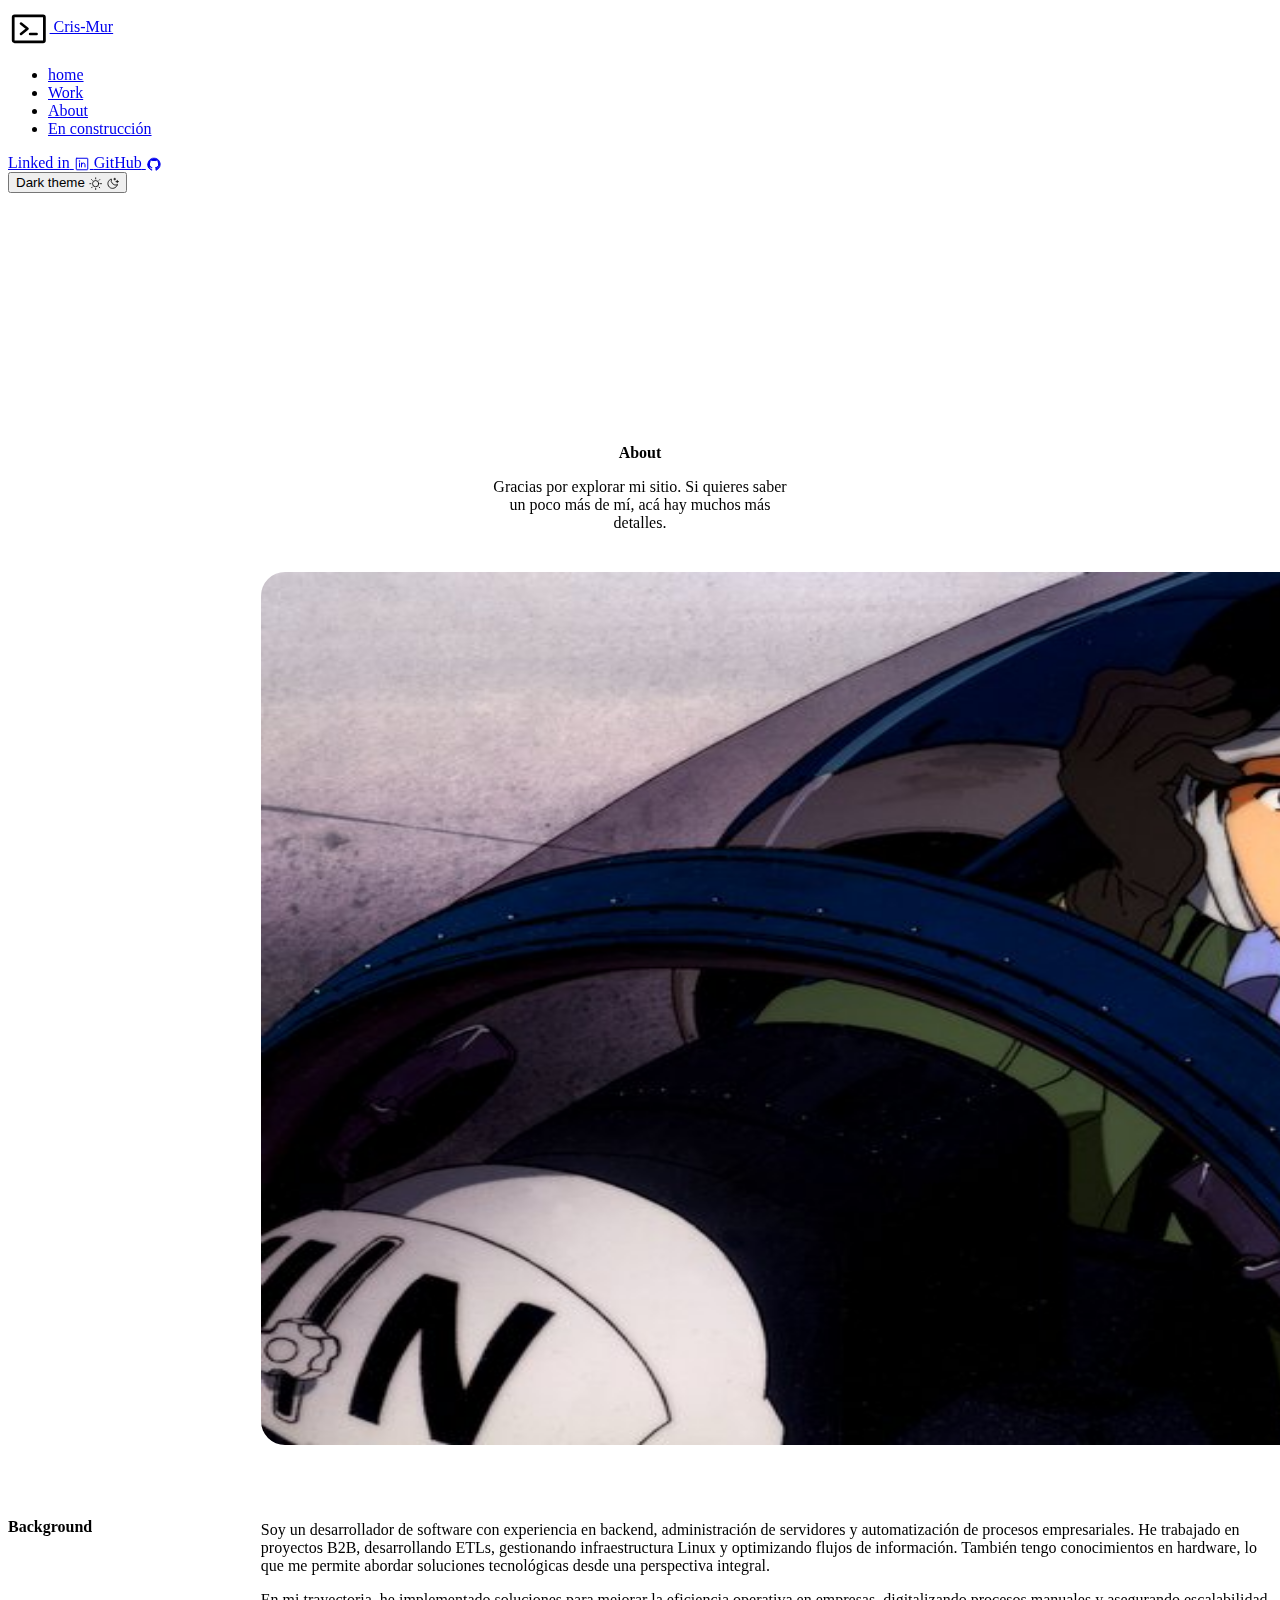
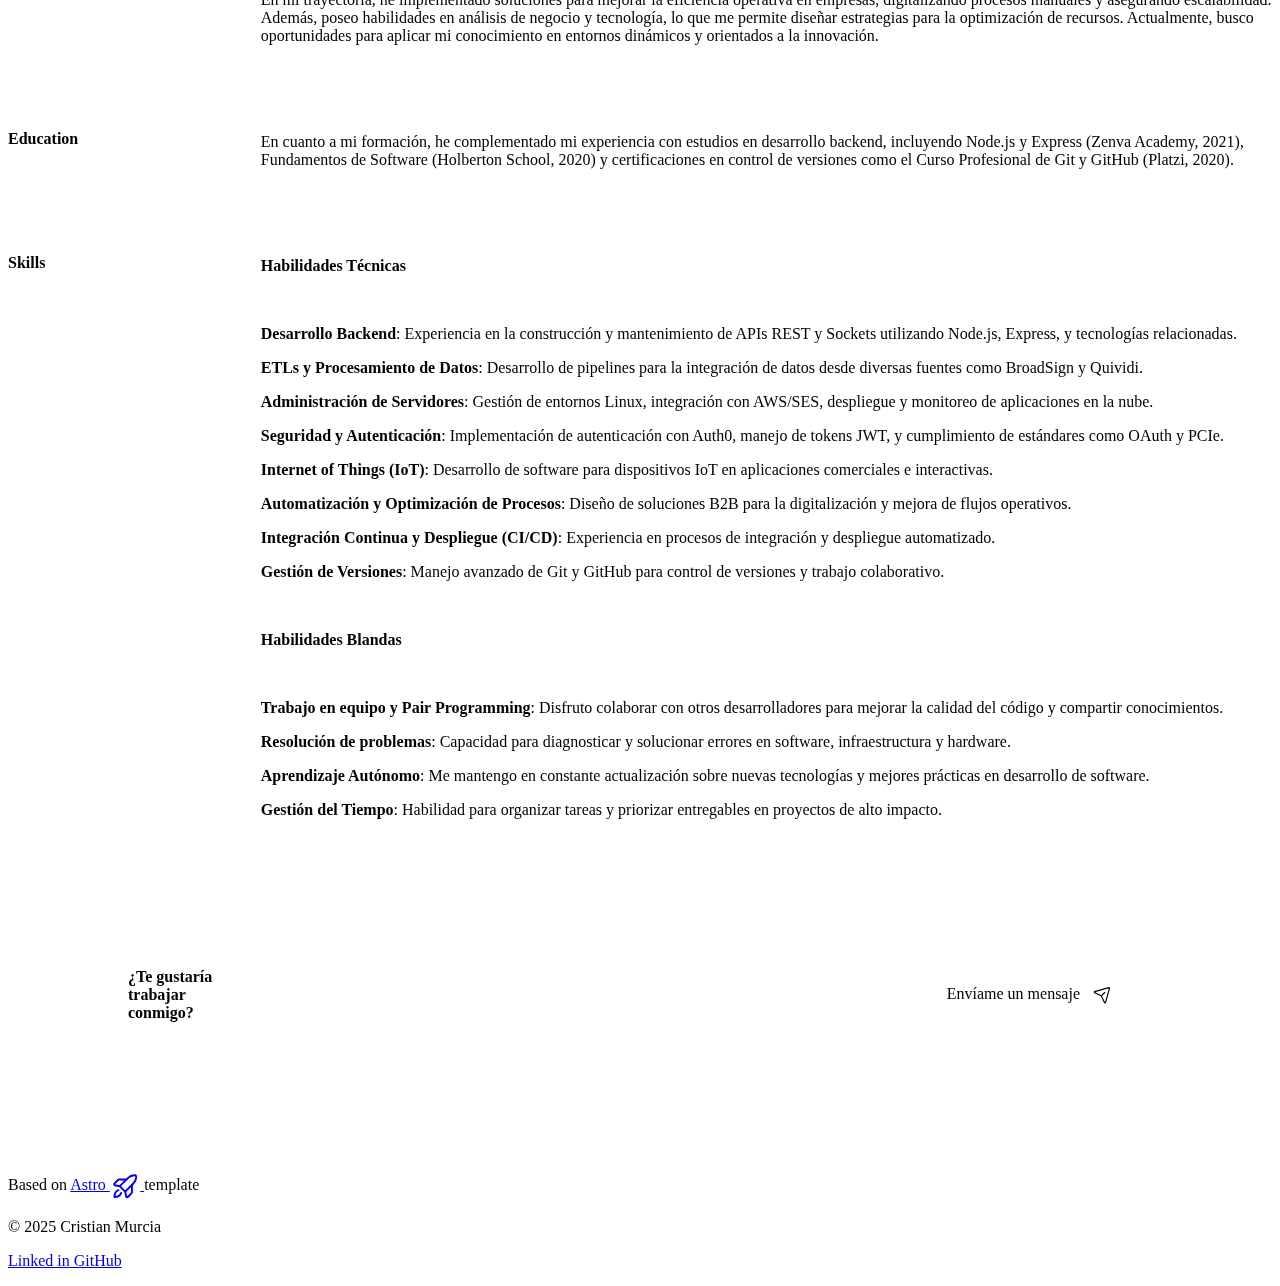
==== about/index.html @ 403fbc6d "🚀 Automatic Deploy 2025-02-22 | - d48ef73 | [fix][github pages CFG] by [Cris-Mur]" ====
<!DOCTYPE html><html lang="en" data-astro-cid-37fxchfa> <head><!-- Site Metadata --><meta charset="UTF-8"><meta name="viewport" content="width=device-width,initial-scale=1"><meta name="generator" content="Astro v5.2.5"><!-- Favicon --><link rel="icon" type="image/svg+xml" href="/favicon.svg"><title>Acerca | Cristian Murcia</title><!-- OpenGraph --><meta name="description" property="og:description" content="Más acerca de Cris-Mur"><!-- fonts --><link rel="preconnect" href="https://fonts.googleapis.com"><link rel="preconnect" href="https://fonts.gstatic.com" crossorigin><link href="https://fonts.googleapis.com/css2?family=Public+Sans:ital,wght@0,400;0,700;1,400&family=Rubik:wght@500;600&display=swap" rel="stylesheet"><script>
	// This code is inlined in the head to make dark mode instant & blocking.
	const getThemePreference = () => {
		if (
			typeof localStorage !== "undefined" &&
			localStorage.getItem("theme")
		) {
			return localStorage.getItem("theme");
		}
		return window.matchMedia("(prefers-color-scheme: dark)").matches
			? "dark"
			: "light";
	};
	const isDark = getThemePreference() === "dark";
	document.documentElement.classList[isDark ? "add" : "remove"]("theme-dark");

	if (typeof localStorage !== "undefined") {
		// Watch the document element and persist user preference when it changes.
		const observer = new MutationObserver(() => {
			const isDark =
				document.documentElement.classList.contains("theme-dark");
			localStorage.setItem("theme", isDark ? "dark" : "light");
		});
		observer.observe(document.documentElement, {
			attributes: true,
			attributeFilter: ["class"],
		});
	}
</script><link rel="stylesheet" href="/cris-mur.github.io/_astro/blog.CBIUR2h9.css">
<style>a[data-astro-cid-balv45lp]{position:relative;display:flex;place-content:center;text-align:center;padding:.56em 2em;gap:.8em;color:var(--accent-text-over);text-decoration:none;line-height:1.1;border-radius:999rem;overflow:hidden;background:var(--gradient-accent-orange);box-shadow:var(--shadow-md);white-space:nowrap}@media (min-width: 20em){a[data-astro-cid-balv45lp]{font-size:var(--text-lg)}}a[data-astro-cid-balv45lp]:after{content:"";position:absolute;inset:0;pointer-events:none;transition:background-color var(--theme-transition);mix-blend-mode:overlay}a[data-astro-cid-balv45lp]:focus:after,a[data-astro-cid-balv45lp]:hover:after{background-color:hsla(var(--gray-999-basis),.3)}@media (min-width: 50em){a[data-astro-cid-balv45lp]{padding:1.125rem 2.5rem;font-size:var(--text-xl)}}aside[data-astro-cid-rcdzuq3a]{display:flex;flex-direction:column;align-items:center;gap:3rem;border-top:1px solid var(--gray-800);border-bottom:1px solid var(--gray-800);padding:5rem 1.5rem;background-color:var(--gray-999_40);box-shadow:var(--shadow-sm)}h2[data-astro-cid-rcdzuq3a]{font-size:var(--text-xl);text-align:center;max-width:15ch}@media (min-width: 50em){aside[data-astro-cid-rcdzuq3a]{padding:7.5rem;flex-direction:row;flex-wrap:wrap;justify-content:space-between}h2[data-astro-cid-rcdzuq3a]{font-size:var(--text-3xl);text-align:left}}
.hero[data-astro-cid-bbe6dxrz]{font-size:var(--text-lg);text-align:center}.title[data-astro-cid-bbe6dxrz],.tagline[data-astro-cid-bbe6dxrz]{max-width:37ch;margin-inline:auto}.title[data-astro-cid-bbe6dxrz]{font-size:var(--text-3xl);color:var(--gray-0)}@media (min-width: 50em){.hero[data-astro-cid-bbe6dxrz]{font-size:var(--text-xl)}.start[data-astro-cid-bbe6dxrz]{text-align:start}.start[data-astro-cid-bbe6dxrz] .title[data-astro-cid-bbe6dxrz],.start[data-astro-cid-bbe6dxrz] .tagline[data-astro-cid-bbe6dxrz]{margin-inline:unset}.title[data-astro-cid-bbe6dxrz]{font-size:var(--text-5xl)}}
svg[data-astro-cid-patnjmll]{vertical-align:middle;width:var(--size, 1em);height:var(--size, 1em)}
.about[data-astro-cid-kh7btl4r]{display:flex;flex-direction:column;gap:3.5rem}img[data-astro-cid-kh7btl4r]{margin-top:1.5rem;border-radius:1.5rem;box-shadow:var(--shadow-md)}section[data-astro-cid-kh7btl4r]{display:flex;flex-direction:column;gap:.5rem;color:var(--gray-200)}.section-title[data-astro-cid-kh7btl4r]{grid-column-start:1;font-size:var(--text-xl);color:var(--gray-0)}.content[data-astro-cid-kh7btl4r]{grid-column:2 / 4}.content[data-astro-cid-kh7btl4r] a{text-decoration:1px solid underline transparent;text-underline-offset:.25em;transition:text-decoration-color var(--theme-transition)}.content[data-astro-cid-kh7btl4r] a:hover,.content[data-astro-cid-kh7btl4r] a:focus{text-decoration-color:currentColor}@media (min-width: 50em){.about[data-astro-cid-kh7btl4r]{display:grid;grid-template-columns:1fr 60% 1fr}.about[data-astro-cid-kh7btl4r]>:first-child{grid-column-start:2}section[data-astro-cid-kh7btl4r]{display:contents;font-size:var(--text-lg)}.wrapper[data-astro-cid-kh7btl4r]{margin-top:15rem}}
</style></head> <body data-astro-cid-37fxchfa> <div class="stack backgrounds" data-astro-cid-37fxchfa> <nav data-astro-cid-afdttjsk> <div class="menu-header" data-astro-cid-4wjx3xbn> <a href="/" class="site-title" data-astro-cid-cwxeprxr> <svg xmlns="http://www.w3.org/2000/svg" width="40" height="40" viewBox="0 0 256 256" aria-hidden="true" stroke="url(#icon-gradient-2robri573)" fill="url(#icon-gradient-2robri573)" style="--size:2.6em" class="astro-patnjmll" data-astro-cid-patnjmll> <g data-astro-cid-patnjmll><path fill="none" stroke-linecap="round" stroke-linejoin="round" stroke-width="16" d="m80 96 40 32-40 32m56 0h40"/><rect width="192" height="160" x="32" y="48" fill="none" stroke-linecap="round" stroke-linejoin="round" stroke-width="16.97" rx="8.5"/></g> <linearGradient id="icon-gradient-2robri573" x1="23" x2="235" y1="43" y2="202" gradientUnits="userSpaceOnUse" data-astro-cid-patnjmll> <stop stop-color="var(--gradient-stop-1)" data-astro-cid-patnjmll></stop> <stop offset=".5" stop-color="var(--gradient-stop-2)" data-astro-cid-patnjmll></stop> <stop offset="1" stop-color="var(--gradient-stop-3)" data-astro-cid-patnjmll></stop> </linearGradient> </svg>  Cris-Mur </a>  <menu-button data-astro-cid-5gnlnfox="true"> <template data-astro-cid-5gnlnfox> <button class="menu-button" aria-expanded="false" data-astro-cid-5gnlnfox> <span class="sr-only" data-astro-cid-5gnlnfox>Menu</span> <svg xmlns="http://www.w3.org/2000/svg" width="40" height="40" viewBox="0 0 256 256" aria-hidden="true" stroke="currentcolor" fill="currentcolor" class="astro-patnjmll" data-astro-cid-patnjmll> <g data-astro-cid-patnjmll><path stroke-linecap="round" stroke-linejoin="round" stroke-width="16" d="M40 128h176M40 64h176M40 192h176"/></g>  </svg>  </button> </template> </menu-button> <script type="module">class i extends HTMLElement{constructor(){super(),this.appendChild(this.querySelector("template").content.cloneNode(!0));const n=this.querySelector("button"),t=document.getElementById("menu-content");t.hidden=!0,t.classList.add("menu-content");const d=e=>{n.setAttribute("aria-expanded",e?"true":"false"),t.hidden=!e};n.addEventListener("click",()=>d(t.hidden));const s=e=>{d(e.matches),n.hidden=e.matches},c=window.matchMedia("(min-width: 50em)");s(c),c.addEventListener("change",s)}}customElements.define("menu-button",i);</script>  </div>  <noscript> <ul class="nav-items" data-astro-cid-b5ldzmkq> <li data-astro-cid-b5ldzmkq> <a class="link" href="/" data-astro-cid-b5ldzmkq> home </a> </li><li data-astro-cid-b5ldzmkq> <a class="link" href="/work/" data-astro-cid-b5ldzmkq> Work </a> </li><li data-astro-cid-b5ldzmkq> <a aria-current="page" class="link" href="/about/" data-astro-cid-b5ldzmkq> About </a> </li><li data-astro-cid-b5ldzmkq> <a class="link" href="/blog/" data-astro-cid-b5ldzmkq> En construcción </a> </li> </ul>  </noscript> <noscript> <div class="menu-footer" data-astro-cid-afdttjsk> <div class="socials" data-astro-cid-p2anfr35> <a href="https://linkedin.com/in/cris-mur" class="social" data-astro-cid-p2anfr35> <span class="sr-only" data-astro-cid-p2anfr35>Linked in</span> <svg xmlns="http://www.w3.org/2000/svg" width="40" height="40" viewBox="0 0 256 256" aria-hidden="true" stroke="currentcolor" fill="currentcolor" class="astro-patnjmll" data-astro-cid-patnjmll> <g data-astro-cid-patnjmll><rect width="184" height="184" x="36" y="36" fill="none" stroke-linecap="round" stroke-linejoin="round" stroke-width="16" rx="8"/><path fill="none" stroke-linecap="round" stroke-linejoin="round" stroke-width="16" d="M120 112v64m-32-64v64m32-36a28 28 0 0 1 56 0v36"/><circle stroke="none" cx="88" cy="80" r="12"/></g>  </svg>  </a><a href="https://github.com/cris-mur" class="social" data-astro-cid-p2anfr35> <span class="sr-only" data-astro-cid-p2anfr35>GitHub</span> <svg xmlns="http://www.w3.org/2000/svg" width="40" height="40" viewBox="0 0 256 256" aria-hidden="true" stroke="currentcolor" fill="currentcolor" class="astro-patnjmll" data-astro-cid-patnjmll> <g data-astro-cid-patnjmll><g stroke-linecap="round" stroke-linejoin="round"><path fill="none" stroke-width="14.7" d="M55.7 167.2c13.9 1 21.3 13.1 22.2 14.6 4.2 7.2 10.4 9.6 18.3 7.1l1.1-3.4a60.3 60.3 0 0 1-25.8-11.9c-12-10.1-18-25.6-18-46.3"/><path fill="none" stroke-width="16" d="M61.4 205.1a24.5 24.5 0 0 1-3-6.1c-3.2-7.9-7.1-10.6-7.8-11.1l-1-.6c-2.4-1.6-9.5-6.5-7.2-13.9 1.4-4.5 6-7.2 12.3-7.2h.8c4 .3 7.6 1.5 10.7 3.2-9.1-10.1-13.6-24.3-13.6-42.3 0-11.3 3.5-21.7 10.1-30.4A46.7 46.7 0 0 1 65 67.3a8.3 8.3 0 0 1 5-4.7c2.8-.9 13.3-2.7 33.2 9.9a105 105 0 0 1 50.5 0c19.9-12.6 30.4-10.8 33.2-9.9 2.3.7 4.1 2.4 5 4.7 5 12.7 4 23.2 2.6 29.4 6.7 8.7 10 18.9 10 30.4 0 42.6-25.8 54.7-43.6 58.7 1.4 4.1 2.2 8.8 2.2 13.7l-.1 23.4v2.3"/><path fill="none" stroke-width="16" d="M160.9 185.7c1.4 4.1 2.2 8.8 2.2 13.7l-.1 23.4v2.3A98.6 98.6 0 1 0 61.4 205c-1.4-2.1-11.3-17.5-11.8-17.8-2.4-1.6-9.5-6.5-7.2-13.9 1.4-4.5 6-7.2 12.3-7.2h.8c4 .3 7.6 1.5 10.7 3.2-9.1-10.1-13.6-24.3-13.6-42.3 0-11.3 3.5-21.7 10.1-30.4A46.4 46.4 0 0 1 65 67.3a8.3 8.3 0 0 1 5-4.7c2.8-.9 13.3-2.7 33.2 9.9a105 105 0 0 1 50.5 0c19.9-12.6 30.4-10.8 33.2-9.9 2.3.7 4.1 2.4 5 4.7 5 12.7 4 23.2 2.6 29.4 6.7 8.7 10 18.9 10 30.4.1 42.6-25.8 54.7-43.6 58.6z"/><path fill="none" stroke-width="18.7" d="m170.1 203.3 17.3-12 17.2-18.7 9.5-26.6v-27.9l-9.5-27.5" /><path fill="none" stroke-width="22.7" d="m92.1 57.3 23.3-4.6 18.7-1.4 29.3 5.4m-110 32.6-8 16-4 21.4.6 20.3 3.4 13" /><path fill="none" stroke-width="13.3" d="M28.8 133a100 100 0 0 0 66.9 94.4v-8.7c-22.4 1.8-33-11.5-35.6-19.8-3.4-8.6-7.8-11.4-8.5-11.8"/></g></g>  </svg>  </a> </div>  </div> </noscript> <div id="menu-content" hidden data-astro-cid-rfsm77qi> <ul class="nav-items" data-astro-cid-b5ldzmkq> <li data-astro-cid-b5ldzmkq> <a class="link" href="/" data-astro-cid-b5ldzmkq> home </a> </li><li data-astro-cid-b5ldzmkq> <a class="link" href="/work/" data-astro-cid-b5ldzmkq> Work </a> </li><li data-astro-cid-b5ldzmkq> <a aria-current="page" class="link" href="/about/" data-astro-cid-b5ldzmkq> About </a> </li><li data-astro-cid-b5ldzmkq> <a class="link" href="/blog/" data-astro-cid-b5ldzmkq> En construcción </a> </li> </ul>  <div class="menu-footer" data-astro-cid-rfsm77qi> <div class="socials" data-astro-cid-p2anfr35> <a href="https://linkedin.com/in/cris-mur" class="social" data-astro-cid-p2anfr35> <span class="sr-only" data-astro-cid-p2anfr35>Linked in</span> <svg xmlns="http://www.w3.org/2000/svg" width="40" height="40" viewBox="0 0 256 256" aria-hidden="true" stroke="currentcolor" fill="currentcolor" class="astro-patnjmll" data-astro-cid-patnjmll> <g data-astro-cid-patnjmll><rect width="184" height="184" x="36" y="36" fill="none" stroke-linecap="round" stroke-linejoin="round" stroke-width="16" rx="8"/><path fill="none" stroke-linecap="round" stroke-linejoin="round" stroke-width="16" d="M120 112v64m-32-64v64m32-36a28 28 0 0 1 56 0v36"/><circle stroke="none" cx="88" cy="80" r="12"/></g>  </svg>  </a><a href="https://github.com/cris-mur" class="social" data-astro-cid-p2anfr35> <span class="sr-only" data-astro-cid-p2anfr35>GitHub</span> <svg xmlns="http://www.w3.org/2000/svg" width="40" height="40" viewBox="0 0 256 256" aria-hidden="true" stroke="currentcolor" fill="currentcolor" class="astro-patnjmll" data-astro-cid-patnjmll> <g data-astro-cid-patnjmll><g stroke-linecap="round" stroke-linejoin="round"><path fill="none" stroke-width="14.7" d="M55.7 167.2c13.9 1 21.3 13.1 22.2 14.6 4.2 7.2 10.4 9.6 18.3 7.1l1.1-3.4a60.3 60.3 0 0 1-25.8-11.9c-12-10.1-18-25.6-18-46.3"/><path fill="none" stroke-width="16" d="M61.4 205.1a24.5 24.5 0 0 1-3-6.1c-3.2-7.9-7.1-10.6-7.8-11.1l-1-.6c-2.4-1.6-9.5-6.5-7.2-13.9 1.4-4.5 6-7.2 12.3-7.2h.8c4 .3 7.6 1.5 10.7 3.2-9.1-10.1-13.6-24.3-13.6-42.3 0-11.3 3.5-21.7 10.1-30.4A46.7 46.7 0 0 1 65 67.3a8.3 8.3 0 0 1 5-4.7c2.8-.9 13.3-2.7 33.2 9.9a105 105 0 0 1 50.5 0c19.9-12.6 30.4-10.8 33.2-9.9 2.3.7 4.1 2.4 5 4.7 5 12.7 4 23.2 2.6 29.4 6.7 8.7 10 18.9 10 30.4 0 42.6-25.8 54.7-43.6 58.7 1.4 4.1 2.2 8.8 2.2 13.7l-.1 23.4v2.3"/><path fill="none" stroke-width="16" d="M160.9 185.7c1.4 4.1 2.2 8.8 2.2 13.7l-.1 23.4v2.3A98.6 98.6 0 1 0 61.4 205c-1.4-2.1-11.3-17.5-11.8-17.8-2.4-1.6-9.5-6.5-7.2-13.9 1.4-4.5 6-7.2 12.3-7.2h.8c4 .3 7.6 1.5 10.7 3.2-9.1-10.1-13.6-24.3-13.6-42.3 0-11.3 3.5-21.7 10.1-30.4A46.4 46.4 0 0 1 65 67.3a8.3 8.3 0 0 1 5-4.7c2.8-.9 13.3-2.7 33.2 9.9a105 105 0 0 1 50.5 0c19.9-12.6 30.4-10.8 33.2-9.9 2.3.7 4.1 2.4 5 4.7 5 12.7 4 23.2 2.6 29.4 6.7 8.7 10 18.9 10 30.4.1 42.6-25.8 54.7-43.6 58.6z"/><path fill="none" stroke-width="18.7" d="m170.1 203.3 17.3-12 17.2-18.7 9.5-26.6v-27.9l-9.5-27.5" /><path fill="none" stroke-width="22.7" d="m92.1 57.3 23.3-4.6 18.7-1.4 29.3 5.4m-110 32.6-8 16-4 21.4.6 20.3 3.4 13" /><path fill="none" stroke-width="13.3" d="M28.8 133a100 100 0 0 0 66.9 94.4v-8.7c-22.4 1.8-33-11.5-35.6-19.8-3.4-8.6-7.8-11.4-8.5-11.8"/></g></g>  </svg>  </a> </div>  <div class="theme-toggle" data-astro-cid-44khh6qq> <theme-toggle data-astro-cid-x3pjskd3="true"> <button data-astro-cid-x3pjskd3> <span class="sr-only" data-astro-cid-x3pjskd3>Dark theme</span> <span class="icon light" data-astro-cid-x3pjskd3><svg xmlns="http://www.w3.org/2000/svg" width="40" height="40" viewBox="0 0 256 256" aria-hidden="true" stroke="currentcolor" fill="currentcolor" class="astro-patnjmll" data-astro-cid-patnjmll> <g data-astro-cid-patnjmll><circle cx="128" cy="128" r="60" fill="none" stroke-linecap="round" stroke-linejoin="round" stroke-width="16"/><path fill="none" stroke-linecap="round" stroke-linejoin="round" stroke-width="16" d="M128 36V16M63 63 49 49m-13 79H16m47 65-14 14m79 13v20m65-47 14 14m13-79h20m-47-65 14-14"/></g>  </svg> </span> <span class="icon dark" data-astro-cid-x3pjskd3><svg xmlns="http://www.w3.org/2000/svg" width="40" height="40" viewBox="0 0 256 256" aria-hidden="true" stroke="currentcolor" fill="currentcolor" class="astro-patnjmll" data-astro-cid-patnjmll> <g data-astro-cid-patnjmll><path fill="none" stroke-linecap="round" stroke-linejoin="round" stroke-width="16" d="M216 112V64m24 24h-48m-24-64v32m16-16h-32m65 113A92 92 0 0 1 103 39h0a92 92 0 1 0 114 114Z"/></g>  </svg> </span> </button> </theme-toggle>  <script type="module">class n extends HTMLElement{constructor(){super();const e=this.querySelector("button"),t=s=>{document.documentElement.classList[s?"add":"remove"]("theme-dark"),e.setAttribute("aria-pressed",String(s))};e.addEventListener("click",()=>t(!this.isDark())),t(this.isDark())}isDark(){return document.documentElement.classList.contains("theme-dark")}}customElements.define("theme-toggle",n);</script> </div>  </div> </div>  </nav>   <div class="stack gap-20" data-astro-cid-kh7btl4r> <main class="wrapper about" data-astro-cid-kh7btl4r> <div class="hero stack gap-4 center" data-astro-cid-bbe6dxrz> <div class="stack gap-2" data-astro-cid-bbe6dxrz> <h1 class="title" data-astro-cid-bbe6dxrz>About</h1> <p class="tagline" data-astro-cid-bbe6dxrz>Gracias por explorar mi sitio. Si quieres saber un poco más de mí, acá hay muchos más detalles.</p> </div>  <img width="1553" height="873" src="/assets/profile/at-work.jpg" alt="Kaji at work" data-astro-cid-kh7btl4r>  </div>  <section data-astro-cid-kh7btl4r> <h2 class="section-title" data-astro-cid-kh7btl4r>Background</h2> <div class="content" data-astro-cid-kh7btl4r> <p data-astro-cid-kh7btl4r>Soy un desarrollador de software con experiencia en backend, administración de servidores y automatización de procesos empresariales. He trabajado en proyectos B2B, desarrollando ETLs, gestionando infraestructura Linux y optimizando flujos de información. También tengo conocimientos en hardware, lo que me permite abordar soluciones tecnológicas desde una perspectiva integral.</p><p data-astro-cid-kh7btl4r></p><p data-astro-cid-kh7btl4r>En mi trayectoria, he implementado soluciones para mejorar la eficiencia operativa en empresas, digitalizando procesos manuales y asegurando escalabilidad. Además, poseo habilidades en análisis de negocio y tecnología, lo que me permite diseñar estrategias para la optimización de recursos. Actualmente, busco oportunidades para aplicar mi conocimiento en entornos dinámicos y orientados a la innovación.</p> </div> </section> <section data-astro-cid-kh7btl4r> <h2 class="section-title" data-astro-cid-kh7btl4r>Education</h2> <div class="content" data-astro-cid-kh7btl4r> <p data-astro-cid-kh7btl4r>En cuanto a mi formación, he complementado mi experiencia con estudios en desarrollo backend, incluyendo Node.js y Express (Zenva Academy, 2021), Fundamentos de Software (Holberton School, 2020) y certificaciones en control de versiones como el Curso Profesional de Git y GitHub (Platzi, 2020).</p> </div> </section> <section data-astro-cid-kh7btl4r> <h2 class="section-title" data-astro-cid-kh7btl4r>Skills</h2> <div class="content" data-astro-cid-kh7btl4r> <p data-astro-cid-kh7btl4r><strong>Habilidades Técnicas</strong></p><p data-astro-cid-kh7btl4r><br></p><p data-astro-cid-kh7btl4r><strong>Desarrollo Backend</strong>: Experiencia en la construcción y mantenimiento de APIs REST y Sockets utilizando Node.js, Express, y tecnologías relacionadas.</p><p data-astro-cid-kh7btl4r><strong>ETLs y Procesamiento de Datos</strong>: Desarrollo de pipelines para la integración de datos desde diversas fuentes como BroadSign y Quividi.</p><p data-astro-cid-kh7btl4r><strong>Administración de Servidores</strong>: Gestión de entornos Linux, integración con AWS/SES, despliegue y monitoreo de aplicaciones en la nube.</p><p data-astro-cid-kh7btl4r><strong>Seguridad y Autenticación</strong>: Implementación de autenticación con Auth0, manejo de tokens JWT, y cumplimiento de estándares como OAuth y PCIe.</p><p data-astro-cid-kh7btl4r><strong>Internet of Things (IoT)</strong>: Desarrollo de software para dispositivos IoT en aplicaciones comerciales e interactivas.</p><p data-astro-cid-kh7btl4r><strong>Automatización y Optimización de Procesos</strong>: Diseño de soluciones B2B para la digitalización y mejora de flujos operativos.</p><p data-astro-cid-kh7btl4r><strong>Integración Continua y Despliegue (CI/CD)</strong>: Experiencia en procesos de integración y despliegue automatizado.</p><p data-astro-cid-kh7btl4r><strong>Gestión de Versiones</strong>: Manejo avanzado de Git y GitHub para control de versiones y trabajo colaborativo.</p><p data-astro-cid-kh7btl4r><br></p><p data-astro-cid-kh7btl4r><strong>Habilidades Blandas</strong></p><p data-astro-cid-kh7btl4r><br></p><p data-astro-cid-kh7btl4r><strong>Trabajo en equipo y Pair Programming</strong>: Disfruto colaborar con otros desarrolladores para mejorar la calidad del código y compartir conocimientos.</p><p data-astro-cid-kh7btl4r><strong>Resolución de problemas</strong>: Capacidad para diagnosticar y solucionar errores en software, infraestructura y hardware.</p><p data-astro-cid-kh7btl4r><strong>Aprendizaje Autónomo</strong>: Me mantengo en constante actualización sobre nuevas tecnologías y mejores prácticas en desarrollo de software.</p><p data-astro-cid-kh7btl4r><strong>Gestión del Tiempo</strong>: Habilidad para organizar tareas y priorizar entregables en proyectos de alto impacto.</p> </div> </section> </main> <aside data-astro-cid-rcdzuq3a> <h2 data-astro-cid-rcdzuq3a>¿Te gustaría trabajar conmigo?</h2> <a href="https://linkedin.com/in/cris-mur" data-astro-cid-balv45lp>Envíame un mensaje<svg xmlns="http://www.w3.org/2000/svg" width="40" height="40" viewBox="0 0 256 256" aria-hidden="true" stroke="currentcolor" fill="currentcolor" style="--size:1.2em" class="astro-patnjmll" data-astro-cid-patnjmll> <g data-astro-cid-patnjmll><path fill="none" stroke-linecap="round" stroke-linejoin="round" stroke-width="16" d="M210.3 35.9 23.9 88.4a8 8 0 0 0-1.2 15l85.6 40.5a7.8 7.8 0 0 1 3.8 3.8l40.5 85.6a8 8 0 0 0 15-1.2l52.5-186.4a7.9 7.9 0 0 0-9.8-9.8Zm-99.4 109.2 45.2-45.2"/></g>  </svg>  </a>  </aside>  </div>  <footer data-astro-cid-35ed7um5> <div class="group" data-astro-cid-35ed7um5> <p data-astro-cid-35ed7um5>
Based on <a href="https://astro.build/" data-astro-cid-35ed7um5>Astro
<svg xmlns="http://www.w3.org/2000/svg" width="40" height="40" viewBox="0 0 256 256" aria-hidden="true" stroke="currentcolor" fill="currentcolor" style="--size:1.9em" class="astro-patnjmll" data-astro-cid-patnjmll> <g data-astro-cid-patnjmll><path fill="none" stroke-linecap="round" stroke-linejoin="round" stroke-width="16" d="M94.1 184.6c-11.4 33.9-56.6 33.9-56.6 33.9s0-45.2 33.9-56.6m124.5-56.5L128 173.3 82.7 128l67.9-67.9C176.3 34.4 202 34.7 213 36.3a7.8 7.8 0 0 1 6.7 6.7c1.6 11 1.9 36.7-23.8 62.4Z"/><path fill="none" stroke-linecap="round" stroke-linejoin="round" stroke-width="16" d="M184.6 116.7v64.6a8 8 0 0 1-2.4 5.6l-32.3 32.4a8 8 0 0 1-13.5-4.1l-8.4-41.9m11.3-101.9H74.7a8 8 0 0 0-5.6 2.4l-32.4 32.3a8 8 0 0 0 4.1 13.5l41.9 8.4"/></g>  </svg>  </a>
template
</p> <p data-astro-cid-35ed7um5>&copy; 2025 Cristian Murcia</p> </div> <p class="socials" data-astro-cid-35ed7um5> <a href="https://linkedin.com/in/cris-mur" data-astro-cid-35ed7um5> Linked in</a><a href="https://github.com/cris-mur" data-astro-cid-35ed7um5> GitHub</a> </p> </footer>  </div> <script type="module">addEventListener("load",()=>document.documentElement.classList.add("loaded"));</script>  </body> </html>
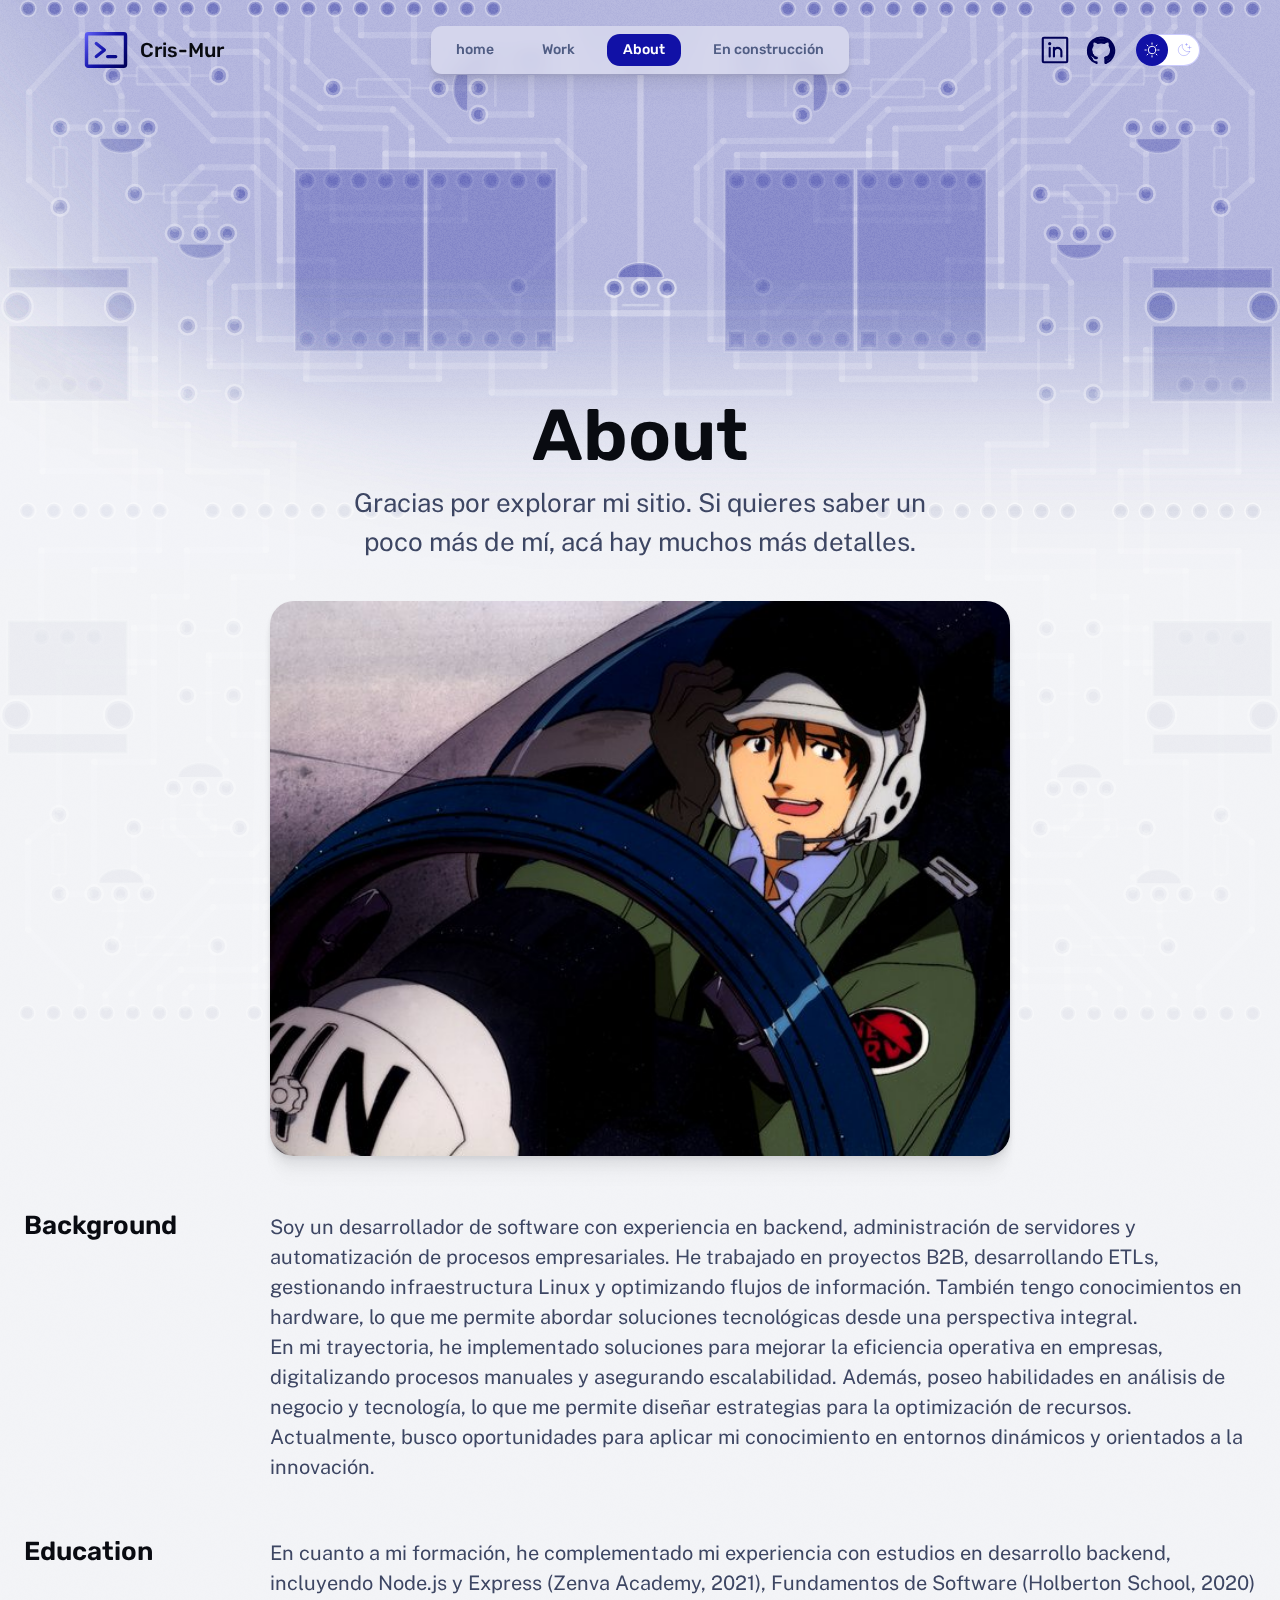
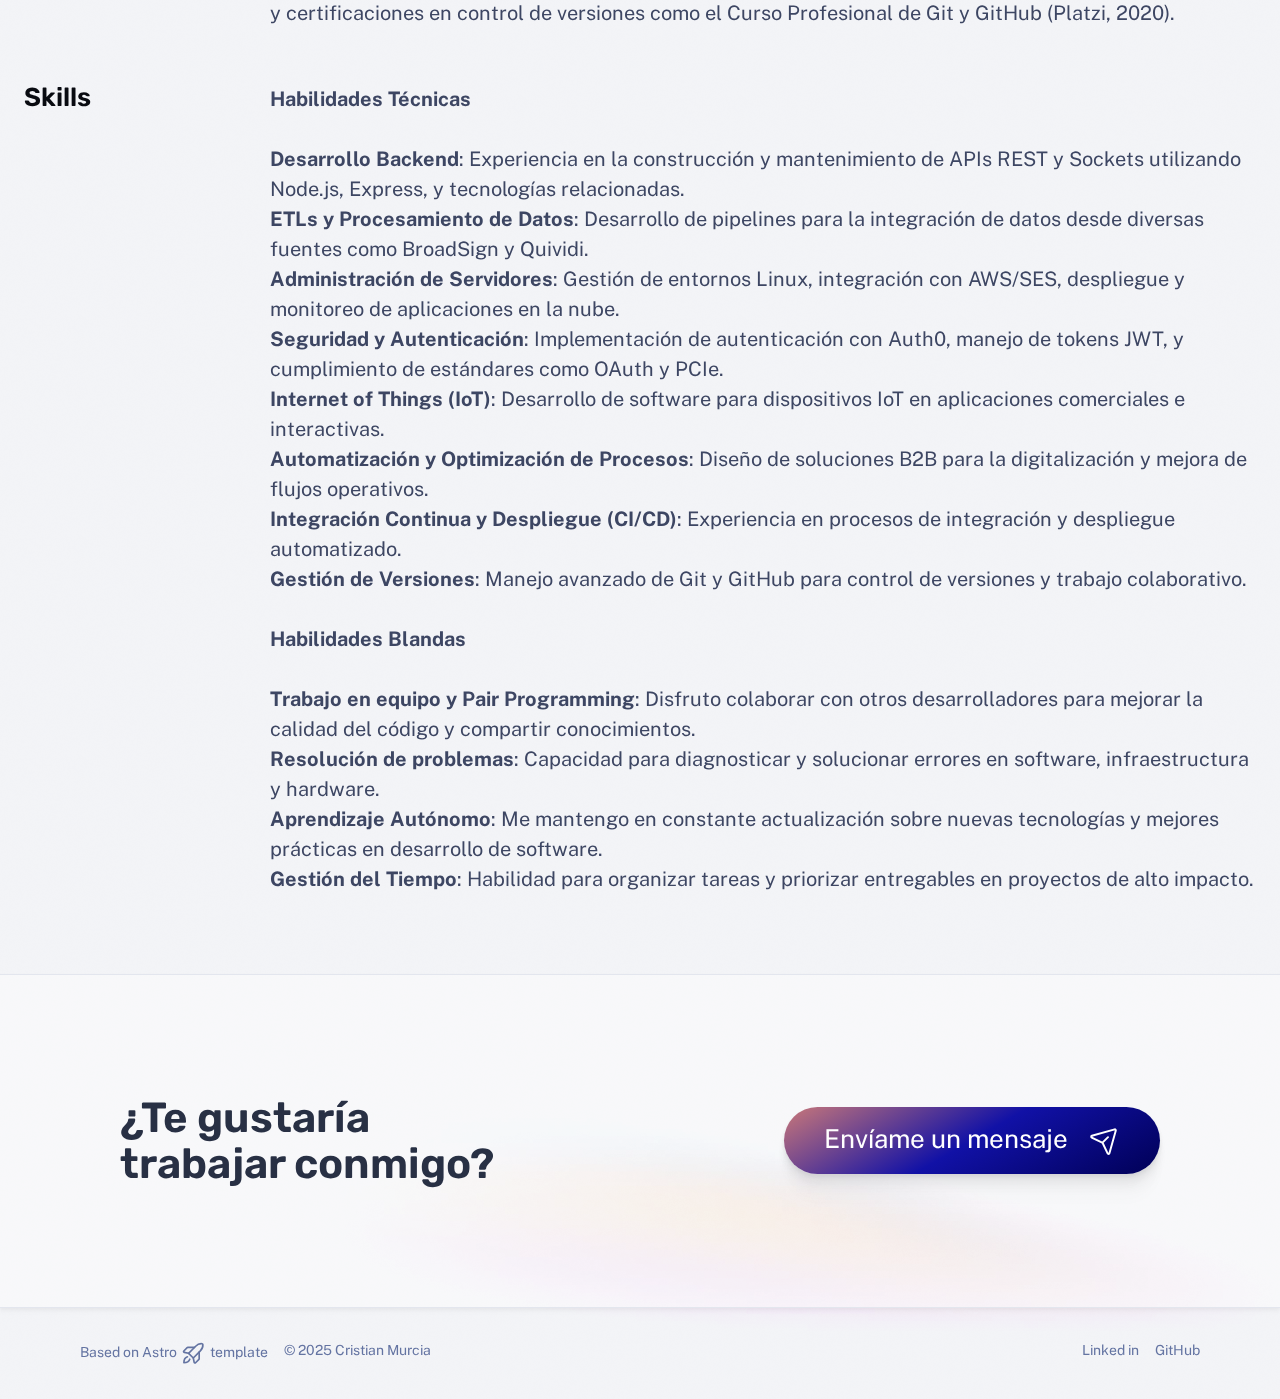
==== commit e2f712b3: "🚀 Automatic Deploy 2025-02-22 | - 7644450 | [fix][github pages CFG] by [Cris-Mur]" ====
--- a/about/index.html
+++ b/about/index.html
@@ -26,12 +26,12 @@
 			attributeFilter: ["class"],
 		});
 	}
-</script><link rel="stylesheet" href="/cris-mur.github.io/_astro/blog.CBIUR2h9.css">
+</script><link rel="stylesheet" href="/_astro/blog.DQibkkW2.css">
 <style>a[data-astro-cid-balv45lp]{position:relative;display:flex;place-content:center;text-align:center;padding:.56em 2em;gap:.8em;color:var(--accent-text-over);text-decoration:none;line-height:1.1;border-radius:999rem;overflow:hidden;background:var(--gradient-accent-orange);box-shadow:var(--shadow-md);white-space:nowrap}@media (min-width: 20em){a[data-astro-cid-balv45lp]{font-size:var(--text-lg)}}a[data-astro-cid-balv45lp]:after{content:"";position:absolute;inset:0;pointer-events:none;transition:background-color var(--theme-transition);mix-blend-mode:overlay}a[data-astro-cid-balv45lp]:focus:after,a[data-astro-cid-balv45lp]:hover:after{background-color:hsla(var(--gray-999-basis),.3)}@media (min-width: 50em){a[data-astro-cid-balv45lp]{padding:1.125rem 2.5rem;font-size:var(--text-xl)}}aside[data-astro-cid-rcdzuq3a]{display:flex;flex-direction:column;align-items:center;gap:3rem;border-top:1px solid var(--gray-800);border-bottom:1px solid var(--gray-800);padding:5rem 1.5rem;background-color:var(--gray-999_40);box-shadow:var(--shadow-sm)}h2[data-astro-cid-rcdzuq3a]{font-size:var(--text-xl);text-align:center;max-width:15ch}@media (min-width: 50em){aside[data-astro-cid-rcdzuq3a]{padding:7.5rem;flex-direction:row;flex-wrap:wrap;justify-content:space-between}h2[data-astro-cid-rcdzuq3a]{font-size:var(--text-3xl);text-align:left}}
 .hero[data-astro-cid-bbe6dxrz]{font-size:var(--text-lg);text-align:center}.title[data-astro-cid-bbe6dxrz],.tagline[data-astro-cid-bbe6dxrz]{max-width:37ch;margin-inline:auto}.title[data-astro-cid-bbe6dxrz]{font-size:var(--text-3xl);color:var(--gray-0)}@media (min-width: 50em){.hero[data-astro-cid-bbe6dxrz]{font-size:var(--text-xl)}.start[data-astro-cid-bbe6dxrz]{text-align:start}.start[data-astro-cid-bbe6dxrz] .title[data-astro-cid-bbe6dxrz],.start[data-astro-cid-bbe6dxrz] .tagline[data-astro-cid-bbe6dxrz]{margin-inline:unset}.title[data-astro-cid-bbe6dxrz]{font-size:var(--text-5xl)}}
 svg[data-astro-cid-patnjmll]{vertical-align:middle;width:var(--size, 1em);height:var(--size, 1em)}
 .about[data-astro-cid-kh7btl4r]{display:flex;flex-direction:column;gap:3.5rem}img[data-astro-cid-kh7btl4r]{margin-top:1.5rem;border-radius:1.5rem;box-shadow:var(--shadow-md)}section[data-astro-cid-kh7btl4r]{display:flex;flex-direction:column;gap:.5rem;color:var(--gray-200)}.section-title[data-astro-cid-kh7btl4r]{grid-column-start:1;font-size:var(--text-xl);color:var(--gray-0)}.content[data-astro-cid-kh7btl4r]{grid-column:2 / 4}.content[data-astro-cid-kh7btl4r] a{text-decoration:1px solid underline transparent;text-underline-offset:.25em;transition:text-decoration-color var(--theme-transition)}.content[data-astro-cid-kh7btl4r] a:hover,.content[data-astro-cid-kh7btl4r] a:focus{text-decoration-color:currentColor}@media (min-width: 50em){.about[data-astro-cid-kh7btl4r]{display:grid;grid-template-columns:1fr 60% 1fr}.about[data-astro-cid-kh7btl4r]>:first-child{grid-column-start:2}section[data-astro-cid-kh7btl4r]{display:contents;font-size:var(--text-lg)}.wrapper[data-astro-cid-kh7btl4r]{margin-top:15rem}}
-</style></head> <body data-astro-cid-37fxchfa> <div class="stack backgrounds" data-astro-cid-37fxchfa> <nav data-astro-cid-afdttjsk> <div class="menu-header" data-astro-cid-4wjx3xbn> <a href="/" class="site-title" data-astro-cid-cwxeprxr> <svg xmlns="http://www.w3.org/2000/svg" width="40" height="40" viewBox="0 0 256 256" aria-hidden="true" stroke="url(#icon-gradient-2robri573)" fill="url(#icon-gradient-2robri573)" style="--size:2.6em" class="astro-patnjmll" data-astro-cid-patnjmll> <g data-astro-cid-patnjmll><path fill="none" stroke-linecap="round" stroke-linejoin="round" stroke-width="16" d="m80 96 40 32-40 32m56 0h40"/><rect width="192" height="160" x="32" y="48" fill="none" stroke-linecap="round" stroke-linejoin="round" stroke-width="16.97" rx="8.5"/></g> <linearGradient id="icon-gradient-2robri573" x1="23" x2="235" y1="43" y2="202" gradientUnits="userSpaceOnUse" data-astro-cid-patnjmll> <stop stop-color="var(--gradient-stop-1)" data-astro-cid-patnjmll></stop> <stop offset=".5" stop-color="var(--gradient-stop-2)" data-astro-cid-patnjmll></stop> <stop offset="1" stop-color="var(--gradient-stop-3)" data-astro-cid-patnjmll></stop> </linearGradient> </svg>  Cris-Mur </a>  <menu-button data-astro-cid-5gnlnfox="true"> <template data-astro-cid-5gnlnfox> <button class="menu-button" aria-expanded="false" data-astro-cid-5gnlnfox> <span class="sr-only" data-astro-cid-5gnlnfox>Menu</span> <svg xmlns="http://www.w3.org/2000/svg" width="40" height="40" viewBox="0 0 256 256" aria-hidden="true" stroke="currentcolor" fill="currentcolor" class="astro-patnjmll" data-astro-cid-patnjmll> <g data-astro-cid-patnjmll><path stroke-linecap="round" stroke-linejoin="round" stroke-width="16" d="M40 128h176M40 64h176M40 192h176"/></g>  </svg>  </button> </template> </menu-button> <script type="module">class i extends HTMLElement{constructor(){super(),this.appendChild(this.querySelector("template").content.cloneNode(!0));const n=this.querySelector("button"),t=document.getElementById("menu-content");t.hidden=!0,t.classList.add("menu-content");const d=e=>{n.setAttribute("aria-expanded",e?"true":"false"),t.hidden=!e};n.addEventListener("click",()=>d(t.hidden));const s=e=>{d(e.matches),n.hidden=e.matches},c=window.matchMedia("(min-width: 50em)");s(c),c.addEventListener("change",s)}}customElements.define("menu-button",i);</script>  </div>  <noscript> <ul class="nav-items" data-astro-cid-b5ldzmkq> <li data-astro-cid-b5ldzmkq> <a class="link" href="/" data-astro-cid-b5ldzmkq> home </a> </li><li data-astro-cid-b5ldzmkq> <a class="link" href="/work/" data-astro-cid-b5ldzmkq> Work </a> </li><li data-astro-cid-b5ldzmkq> <a aria-current="page" class="link" href="/about/" data-astro-cid-b5ldzmkq> About </a> </li><li data-astro-cid-b5ldzmkq> <a class="link" href="/blog/" data-astro-cid-b5ldzmkq> En construcción </a> </li> </ul>  </noscript> <noscript> <div class="menu-footer" data-astro-cid-afdttjsk> <div class="socials" data-astro-cid-p2anfr35> <a href="https://linkedin.com/in/cris-mur" class="social" data-astro-cid-p2anfr35> <span class="sr-only" data-astro-cid-p2anfr35>Linked in</span> <svg xmlns="http://www.w3.org/2000/svg" width="40" height="40" viewBox="0 0 256 256" aria-hidden="true" stroke="currentcolor" fill="currentcolor" class="astro-patnjmll" data-astro-cid-patnjmll> <g data-astro-cid-patnjmll><rect width="184" height="184" x="36" y="36" fill="none" stroke-linecap="round" stroke-linejoin="round" stroke-width="16" rx="8"/><path fill="none" stroke-linecap="round" stroke-linejoin="round" stroke-width="16" d="M120 112v64m-32-64v64m32-36a28 28 0 0 1 56 0v36"/><circle stroke="none" cx="88" cy="80" r="12"/></g>  </svg>  </a><a href="https://github.com/cris-mur" class="social" data-astro-cid-p2anfr35> <span class="sr-only" data-astro-cid-p2anfr35>GitHub</span> <svg xmlns="http://www.w3.org/2000/svg" width="40" height="40" viewBox="0 0 256 256" aria-hidden="true" stroke="currentcolor" fill="currentcolor" class="astro-patnjmll" data-astro-cid-patnjmll> <g data-astro-cid-patnjmll><g stroke-linecap="round" stroke-linejoin="round"><path fill="none" stroke-width="14.7" d="M55.7 167.2c13.9 1 21.3 13.1 22.2 14.6 4.2 7.2 10.4 9.6 18.3 7.1l1.1-3.4a60.3 60.3 0 0 1-25.8-11.9c-12-10.1-18-25.6-18-46.3"/><path fill="none" stroke-width="16" d="M61.4 205.1a24.5 24.5 0 0 1-3-6.1c-3.2-7.9-7.1-10.6-7.8-11.1l-1-.6c-2.4-1.6-9.5-6.5-7.2-13.9 1.4-4.5 6-7.2 12.3-7.2h.8c4 .3 7.6 1.5 10.7 3.2-9.1-10.1-13.6-24.3-13.6-42.3 0-11.3 3.5-21.7 10.1-30.4A46.7 46.7 0 0 1 65 67.3a8.3 8.3 0 0 1 5-4.7c2.8-.9 13.3-2.7 33.2 9.9a105 105 0 0 1 50.5 0c19.9-12.6 30.4-10.8 33.2-9.9 2.3.7 4.1 2.4 5 4.7 5 12.7 4 23.2 2.6 29.4 6.7 8.7 10 18.9 10 30.4 0 42.6-25.8 54.7-43.6 58.7 1.4 4.1 2.2 8.8 2.2 13.7l-.1 23.4v2.3"/><path fill="none" stroke-width="16" d="M160.9 185.7c1.4 4.1 2.2 8.8 2.2 13.7l-.1 23.4v2.3A98.6 98.6 0 1 0 61.4 205c-1.4-2.1-11.3-17.5-11.8-17.8-2.4-1.6-9.5-6.5-7.2-13.9 1.4-4.5 6-7.2 12.3-7.2h.8c4 .3 7.6 1.5 10.7 3.2-9.1-10.1-13.6-24.3-13.6-42.3 0-11.3 3.5-21.7 10.1-30.4A46.4 46.4 0 0 1 65 67.3a8.3 8.3 0 0 1 5-4.7c2.8-.9 13.3-2.7 33.2 9.9a105 105 0 0 1 50.5 0c19.9-12.6 30.4-10.8 33.2-9.9 2.3.7 4.1 2.4 5 4.7 5 12.7 4 23.2 2.6 29.4 6.7 8.7 10 18.9 10 30.4.1 42.6-25.8 54.7-43.6 58.6z"/><path fill="none" stroke-width="18.7" d="m170.1 203.3 17.3-12 17.2-18.7 9.5-26.6v-27.9l-9.5-27.5" /><path fill="none" stroke-width="22.7" d="m92.1 57.3 23.3-4.6 18.7-1.4 29.3 5.4m-110 32.6-8 16-4 21.4.6 20.3 3.4 13" /><path fill="none" stroke-width="13.3" d="M28.8 133a100 100 0 0 0 66.9 94.4v-8.7c-22.4 1.8-33-11.5-35.6-19.8-3.4-8.6-7.8-11.4-8.5-11.8"/></g></g>  </svg>  </a> </div>  </div> </noscript> <div id="menu-content" hidden data-astro-cid-rfsm77qi> <ul class="nav-items" data-astro-cid-b5ldzmkq> <li data-astro-cid-b5ldzmkq> <a class="link" href="/" data-astro-cid-b5ldzmkq> home </a> </li><li data-astro-cid-b5ldzmkq> <a class="link" href="/work/" data-astro-cid-b5ldzmkq> Work </a> </li><li data-astro-cid-b5ldzmkq> <a aria-current="page" class="link" href="/about/" data-astro-cid-b5ldzmkq> About </a> </li><li data-astro-cid-b5ldzmkq> <a class="link" href="/blog/" data-astro-cid-b5ldzmkq> En construcción </a> </li> </ul>  <div class="menu-footer" data-astro-cid-rfsm77qi> <div class="socials" data-astro-cid-p2anfr35> <a href="https://linkedin.com/in/cris-mur" class="social" data-astro-cid-p2anfr35> <span class="sr-only" data-astro-cid-p2anfr35>Linked in</span> <svg xmlns="http://www.w3.org/2000/svg" width="40" height="40" viewBox="0 0 256 256" aria-hidden="true" stroke="currentcolor" fill="currentcolor" class="astro-patnjmll" data-astro-cid-patnjmll> <g data-astro-cid-patnjmll><rect width="184" height="184" x="36" y="36" fill="none" stroke-linecap="round" stroke-linejoin="round" stroke-width="16" rx="8"/><path fill="none" stroke-linecap="round" stroke-linejoin="round" stroke-width="16" d="M120 112v64m-32-64v64m32-36a28 28 0 0 1 56 0v36"/><circle stroke="none" cx="88" cy="80" r="12"/></g>  </svg>  </a><a href="https://github.com/cris-mur" class="social" data-astro-cid-p2anfr35> <span class="sr-only" data-astro-cid-p2anfr35>GitHub</span> <svg xmlns="http://www.w3.org/2000/svg" width="40" height="40" viewBox="0 0 256 256" aria-hidden="true" stroke="currentcolor" fill="currentcolor" class="astro-patnjmll" data-astro-cid-patnjmll> <g data-astro-cid-patnjmll><g stroke-linecap="round" stroke-linejoin="round"><path fill="none" stroke-width="14.7" d="M55.7 167.2c13.9 1 21.3 13.1 22.2 14.6 4.2 7.2 10.4 9.6 18.3 7.1l1.1-3.4a60.3 60.3 0 0 1-25.8-11.9c-12-10.1-18-25.6-18-46.3"/><path fill="none" stroke-width="16" d="M61.4 205.1a24.5 24.5 0 0 1-3-6.1c-3.2-7.9-7.1-10.6-7.8-11.1l-1-.6c-2.4-1.6-9.5-6.5-7.2-13.9 1.4-4.5 6-7.2 12.3-7.2h.8c4 .3 7.6 1.5 10.7 3.2-9.1-10.1-13.6-24.3-13.6-42.3 0-11.3 3.5-21.7 10.1-30.4A46.7 46.7 0 0 1 65 67.3a8.3 8.3 0 0 1 5-4.7c2.8-.9 13.3-2.7 33.2 9.9a105 105 0 0 1 50.5 0c19.9-12.6 30.4-10.8 33.2-9.9 2.3.7 4.1 2.4 5 4.7 5 12.7 4 23.2 2.6 29.4 6.7 8.7 10 18.9 10 30.4 0 42.6-25.8 54.7-43.6 58.7 1.4 4.1 2.2 8.8 2.2 13.7l-.1 23.4v2.3"/><path fill="none" stroke-width="16" d="M160.9 185.7c1.4 4.1 2.2 8.8 2.2 13.7l-.1 23.4v2.3A98.6 98.6 0 1 0 61.4 205c-1.4-2.1-11.3-17.5-11.8-17.8-2.4-1.6-9.5-6.5-7.2-13.9 1.4-4.5 6-7.2 12.3-7.2h.8c4 .3 7.6 1.5 10.7 3.2-9.1-10.1-13.6-24.3-13.6-42.3 0-11.3 3.5-21.7 10.1-30.4A46.4 46.4 0 0 1 65 67.3a8.3 8.3 0 0 1 5-4.7c2.8-.9 13.3-2.7 33.2 9.9a105 105 0 0 1 50.5 0c19.9-12.6 30.4-10.8 33.2-9.9 2.3.7 4.1 2.4 5 4.7 5 12.7 4 23.2 2.6 29.4 6.7 8.7 10 18.9 10 30.4.1 42.6-25.8 54.7-43.6 58.6z"/><path fill="none" stroke-width="18.7" d="m170.1 203.3 17.3-12 17.2-18.7 9.5-26.6v-27.9l-9.5-27.5" /><path fill="none" stroke-width="22.7" d="m92.1 57.3 23.3-4.6 18.7-1.4 29.3 5.4m-110 32.6-8 16-4 21.4.6 20.3 3.4 13" /><path fill="none" stroke-width="13.3" d="M28.8 133a100 100 0 0 0 66.9 94.4v-8.7c-22.4 1.8-33-11.5-35.6-19.8-3.4-8.6-7.8-11.4-8.5-11.8"/></g></g>  </svg>  </a> </div>  <div class="theme-toggle" data-astro-cid-44khh6qq> <theme-toggle data-astro-cid-x3pjskd3="true"> <button data-astro-cid-x3pjskd3> <span class="sr-only" data-astro-cid-x3pjskd3>Dark theme</span> <span class="icon light" data-astro-cid-x3pjskd3><svg xmlns="http://www.w3.org/2000/svg" width="40" height="40" viewBox="0 0 256 256" aria-hidden="true" stroke="currentcolor" fill="currentcolor" class="astro-patnjmll" data-astro-cid-patnjmll> <g data-astro-cid-patnjmll><circle cx="128" cy="128" r="60" fill="none" stroke-linecap="round" stroke-linejoin="round" stroke-width="16"/><path fill="none" stroke-linecap="round" stroke-linejoin="round" stroke-width="16" d="M128 36V16M63 63 49 49m-13 79H16m47 65-14 14m79 13v20m65-47 14 14m13-79h20m-47-65 14-14"/></g>  </svg> </span> <span class="icon dark" data-astro-cid-x3pjskd3><svg xmlns="http://www.w3.org/2000/svg" width="40" height="40" viewBox="0 0 256 256" aria-hidden="true" stroke="currentcolor" fill="currentcolor" class="astro-patnjmll" data-astro-cid-patnjmll> <g data-astro-cid-patnjmll><path fill="none" stroke-linecap="round" stroke-linejoin="round" stroke-width="16" d="M216 112V64m24 24h-48m-24-64v32m16-16h-32m65 113A92 92 0 0 1 103 39h0a92 92 0 1 0 114 114Z"/></g>  </svg> </span> </button> </theme-toggle>  <script type="module">class n extends HTMLElement{constructor(){super();const e=this.querySelector("button"),t=s=>{document.documentElement.classList[s?"add":"remove"]("theme-dark"),e.setAttribute("aria-pressed",String(s))};e.addEventListener("click",()=>t(!this.isDark())),t(this.isDark())}isDark(){return document.documentElement.classList.contains("theme-dark")}}customElements.define("theme-toggle",n);</script> </div>  </div> </div>  </nav>   <div class="stack gap-20" data-astro-cid-kh7btl4r> <main class="wrapper about" data-astro-cid-kh7btl4r> <div class="hero stack gap-4 center" data-astro-cid-bbe6dxrz> <div class="stack gap-2" data-astro-cid-bbe6dxrz> <h1 class="title" data-astro-cid-bbe6dxrz>About</h1> <p class="tagline" data-astro-cid-bbe6dxrz>Gracias por explorar mi sitio. Si quieres saber un poco más de mí, acá hay muchos más detalles.</p> </div>  <img width="1553" height="873" src="/assets/profile/at-work.jpg" alt="Kaji at work" data-astro-cid-kh7btl4r>  </div>  <section data-astro-cid-kh7btl4r> <h2 class="section-title" data-astro-cid-kh7btl4r>Background</h2> <div class="content" data-astro-cid-kh7btl4r> <p data-astro-cid-kh7btl4r>Soy un desarrollador de software con experiencia en backend, administración de servidores y automatización de procesos empresariales. He trabajado en proyectos B2B, desarrollando ETLs, gestionando infraestructura Linux y optimizando flujos de información. También tengo conocimientos en hardware, lo que me permite abordar soluciones tecnológicas desde una perspectiva integral.</p><p data-astro-cid-kh7btl4r></p><p data-astro-cid-kh7btl4r>En mi trayectoria, he implementado soluciones para mejorar la eficiencia operativa en empresas, digitalizando procesos manuales y asegurando escalabilidad. Además, poseo habilidades en análisis de negocio y tecnología, lo que me permite diseñar estrategias para la optimización de recursos. Actualmente, busco oportunidades para aplicar mi conocimiento en entornos dinámicos y orientados a la innovación.</p> </div> </section> <section data-astro-cid-kh7btl4r> <h2 class="section-title" data-astro-cid-kh7btl4r>Education</h2> <div class="content" data-astro-cid-kh7btl4r> <p data-astro-cid-kh7btl4r>En cuanto a mi formación, he complementado mi experiencia con estudios en desarrollo backend, incluyendo Node.js y Express (Zenva Academy, 2021), Fundamentos de Software (Holberton School, 2020) y certificaciones en control de versiones como el Curso Profesional de Git y GitHub (Platzi, 2020).</p> </div> </section> <section data-astro-cid-kh7btl4r> <h2 class="section-title" data-astro-cid-kh7btl4r>Skills</h2> <div class="content" data-astro-cid-kh7btl4r> <p data-astro-cid-kh7btl4r><strong>Habilidades Técnicas</strong></p><p data-astro-cid-kh7btl4r><br></p><p data-astro-cid-kh7btl4r><strong>Desarrollo Backend</strong>: Experiencia en la construcción y mantenimiento de APIs REST y Sockets utilizando Node.js, Express, y tecnologías relacionadas.</p><p data-astro-cid-kh7btl4r><strong>ETLs y Procesamiento de Datos</strong>: Desarrollo de pipelines para la integración de datos desde diversas fuentes como BroadSign y Quividi.</p><p data-astro-cid-kh7btl4r><strong>Administración de Servidores</strong>: Gestión de entornos Linux, integración con AWS/SES, despliegue y monitoreo de aplicaciones en la nube.</p><p data-astro-cid-kh7btl4r><strong>Seguridad y Autenticación</strong>: Implementación de autenticación con Auth0, manejo de tokens JWT, y cumplimiento de estándares como OAuth y PCIe.</p><p data-astro-cid-kh7btl4r><strong>Internet of Things (IoT)</strong>: Desarrollo de software para dispositivos IoT en aplicaciones comerciales e interactivas.</p><p data-astro-cid-kh7btl4r><strong>Automatización y Optimización de Procesos</strong>: Diseño de soluciones B2B para la digitalización y mejora de flujos operativos.</p><p data-astro-cid-kh7btl4r><strong>Integración Continua y Despliegue (CI/CD)</strong>: Experiencia en procesos de integración y despliegue automatizado.</p><p data-astro-cid-kh7btl4r><strong>Gestión de Versiones</strong>: Manejo avanzado de Git y GitHub para control de versiones y trabajo colaborativo.</p><p data-astro-cid-kh7btl4r><br></p><p data-astro-cid-kh7btl4r><strong>Habilidades Blandas</strong></p><p data-astro-cid-kh7btl4r><br></p><p data-astro-cid-kh7btl4r><strong>Trabajo en equipo y Pair Programming</strong>: Disfruto colaborar con otros desarrolladores para mejorar la calidad del código y compartir conocimientos.</p><p data-astro-cid-kh7btl4r><strong>Resolución de problemas</strong>: Capacidad para diagnosticar y solucionar errores en software, infraestructura y hardware.</p><p data-astro-cid-kh7btl4r><strong>Aprendizaje Autónomo</strong>: Me mantengo en constante actualización sobre nuevas tecnologías y mejores prácticas en desarrollo de software.</p><p data-astro-cid-kh7btl4r><strong>Gestión del Tiempo</strong>: Habilidad para organizar tareas y priorizar entregables en proyectos de alto impacto.</p> </div> </section> </main> <aside data-astro-cid-rcdzuq3a> <h2 data-astro-cid-rcdzuq3a>¿Te gustaría trabajar conmigo?</h2> <a href="https://linkedin.com/in/cris-mur" data-astro-cid-balv45lp>Envíame un mensaje<svg xmlns="http://www.w3.org/2000/svg" width="40" height="40" viewBox="0 0 256 256" aria-hidden="true" stroke="currentcolor" fill="currentcolor" style="--size:1.2em" class="astro-patnjmll" data-astro-cid-patnjmll> <g data-astro-cid-patnjmll><path fill="none" stroke-linecap="round" stroke-linejoin="round" stroke-width="16" d="M210.3 35.9 23.9 88.4a8 8 0 0 0-1.2 15l85.6 40.5a7.8 7.8 0 0 1 3.8 3.8l40.5 85.6a8 8 0 0 0 15-1.2l52.5-186.4a7.9 7.9 0 0 0-9.8-9.8Zm-99.4 109.2 45.2-45.2"/></g>  </svg>  </a>  </aside>  </div>  <footer data-astro-cid-35ed7um5> <div class="group" data-astro-cid-35ed7um5> <p data-astro-cid-35ed7um5>
+</style></head> <body data-astro-cid-37fxchfa> <div class="stack backgrounds" data-astro-cid-37fxchfa> <nav data-astro-cid-afdttjsk> <div class="menu-header" data-astro-cid-4wjx3xbn> <a href="/" class="site-title" data-astro-cid-cwxeprxr> <svg xmlns="http://www.w3.org/2000/svg" width="40" height="40" viewBox="0 0 256 256" aria-hidden="true" stroke="url(#icon-gradient-1phlvqe1z)" fill="url(#icon-gradient-1phlvqe1z)" style="--size:2.6em" class="astro-patnjmll" data-astro-cid-patnjmll> <g data-astro-cid-patnjmll><path fill="none" stroke-linecap="round" stroke-linejoin="round" stroke-width="16" d="m80 96 40 32-40 32m56 0h40"/><rect width="192" height="160" x="32" y="48" fill="none" stroke-linecap="round" stroke-linejoin="round" stroke-width="16.97" rx="8.5"/></g> <linearGradient id="icon-gradient-1phlvqe1z" x1="23" x2="235" y1="43" y2="202" gradientUnits="userSpaceOnUse" data-astro-cid-patnjmll> <stop stop-color="var(--gradient-stop-1)" data-astro-cid-patnjmll></stop> <stop offset=".5" stop-color="var(--gradient-stop-2)" data-astro-cid-patnjmll></stop> <stop offset="1" stop-color="var(--gradient-stop-3)" data-astro-cid-patnjmll></stop> </linearGradient> </svg>  Cris-Mur </a>  <menu-button data-astro-cid-5gnlnfox="true"> <template data-astro-cid-5gnlnfox> <button class="menu-button" aria-expanded="false" data-astro-cid-5gnlnfox> <span class="sr-only" data-astro-cid-5gnlnfox>Menu</span> <svg xmlns="http://www.w3.org/2000/svg" width="40" height="40" viewBox="0 0 256 256" aria-hidden="true" stroke="currentcolor" fill="currentcolor" class="astro-patnjmll" data-astro-cid-patnjmll> <g data-astro-cid-patnjmll><path stroke-linecap="round" stroke-linejoin="round" stroke-width="16" d="M40 128h176M40 64h176M40 192h176"/></g>  </svg>  </button> </template> </menu-button> <script type="module">class i extends HTMLElement{constructor(){super(),this.appendChild(this.querySelector("template").content.cloneNode(!0));const n=this.querySelector("button"),t=document.getElementById("menu-content");t.hidden=!0,t.classList.add("menu-content");const d=e=>{n.setAttribute("aria-expanded",e?"true":"false"),t.hidden=!e};n.addEventListener("click",()=>d(t.hidden));const s=e=>{d(e.matches),n.hidden=e.matches},c=window.matchMedia("(min-width: 50em)");s(c),c.addEventListener("change",s)}}customElements.define("menu-button",i);</script>  </div>  <noscript> <ul class="nav-items" data-astro-cid-b5ldzmkq> <li data-astro-cid-b5ldzmkq> <a class="link" href="/" data-astro-cid-b5ldzmkq> home </a> </li><li data-astro-cid-b5ldzmkq> <a class="link" href="/work/" data-astro-cid-b5ldzmkq> Work </a> </li><li data-astro-cid-b5ldzmkq> <a aria-current="page" class="link" href="/about/" data-astro-cid-b5ldzmkq> About </a> </li><li data-astro-cid-b5ldzmkq> <a class="link" href="/blog/" data-astro-cid-b5ldzmkq> En construcción </a> </li> </ul>  </noscript> <noscript> <div class="menu-footer" data-astro-cid-afdttjsk> <div class="socials" data-astro-cid-p2anfr35> <a href="https://linkedin.com/in/cris-mur" class="social" data-astro-cid-p2anfr35> <span class="sr-only" data-astro-cid-p2anfr35>Linked in</span> <svg xmlns="http://www.w3.org/2000/svg" width="40" height="40" viewBox="0 0 256 256" aria-hidden="true" stroke="currentcolor" fill="currentcolor" class="astro-patnjmll" data-astro-cid-patnjmll> <g data-astro-cid-patnjmll><rect width="184" height="184" x="36" y="36" fill="none" stroke-linecap="round" stroke-linejoin="round" stroke-width="16" rx="8"/><path fill="none" stroke-linecap="round" stroke-linejoin="round" stroke-width="16" d="M120 112v64m-32-64v64m32-36a28 28 0 0 1 56 0v36"/><circle stroke="none" cx="88" cy="80" r="12"/></g>  </svg>  </a><a href="https://github.com/cris-mur" class="social" data-astro-cid-p2anfr35> <span class="sr-only" data-astro-cid-p2anfr35>GitHub</span> <svg xmlns="http://www.w3.org/2000/svg" width="40" height="40" viewBox="0 0 256 256" aria-hidden="true" stroke="currentcolor" fill="currentcolor" class="astro-patnjmll" data-astro-cid-patnjmll> <g data-astro-cid-patnjmll><g stroke-linecap="round" stroke-linejoin="round"><path fill="none" stroke-width="14.7" d="M55.7 167.2c13.9 1 21.3 13.1 22.2 14.6 4.2 7.2 10.4 9.6 18.3 7.1l1.1-3.4a60.3 60.3 0 0 1-25.8-11.9c-12-10.1-18-25.6-18-46.3"/><path fill="none" stroke-width="16" d="M61.4 205.1a24.5 24.5 0 0 1-3-6.1c-3.2-7.9-7.1-10.6-7.8-11.1l-1-.6c-2.4-1.6-9.5-6.5-7.2-13.9 1.4-4.5 6-7.2 12.3-7.2h.8c4 .3 7.6 1.5 10.7 3.2-9.1-10.1-13.6-24.3-13.6-42.3 0-11.3 3.5-21.7 10.1-30.4A46.7 46.7 0 0 1 65 67.3a8.3 8.3 0 0 1 5-4.7c2.8-.9 13.3-2.7 33.2 9.9a105 105 0 0 1 50.5 0c19.9-12.6 30.4-10.8 33.2-9.9 2.3.7 4.1 2.4 5 4.7 5 12.7 4 23.2 2.6 29.4 6.7 8.7 10 18.9 10 30.4 0 42.6-25.8 54.7-43.6 58.7 1.4 4.1 2.2 8.8 2.2 13.7l-.1 23.4v2.3"/><path fill="none" stroke-width="16" d="M160.9 185.7c1.4 4.1 2.2 8.8 2.2 13.7l-.1 23.4v2.3A98.6 98.6 0 1 0 61.4 205c-1.4-2.1-11.3-17.5-11.8-17.8-2.4-1.6-9.5-6.5-7.2-13.9 1.4-4.5 6-7.2 12.3-7.2h.8c4 .3 7.6 1.5 10.7 3.2-9.1-10.1-13.6-24.3-13.6-42.3 0-11.3 3.5-21.7 10.1-30.4A46.4 46.4 0 0 1 65 67.3a8.3 8.3 0 0 1 5-4.7c2.8-.9 13.3-2.7 33.2 9.9a105 105 0 0 1 50.5 0c19.9-12.6 30.4-10.8 33.2-9.9 2.3.7 4.1 2.4 5 4.7 5 12.7 4 23.2 2.6 29.4 6.7 8.7 10 18.9 10 30.4.1 42.6-25.8 54.7-43.6 58.6z"/><path fill="none" stroke-width="18.7" d="m170.1 203.3 17.3-12 17.2-18.7 9.5-26.6v-27.9l-9.5-27.5" /><path fill="none" stroke-width="22.7" d="m92.1 57.3 23.3-4.6 18.7-1.4 29.3 5.4m-110 32.6-8 16-4 21.4.6 20.3 3.4 13" /><path fill="none" stroke-width="13.3" d="M28.8 133a100 100 0 0 0 66.9 94.4v-8.7c-22.4 1.8-33-11.5-35.6-19.8-3.4-8.6-7.8-11.4-8.5-11.8"/></g></g>  </svg>  </a> </div>  </div> </noscript> <div id="menu-content" hidden data-astro-cid-rfsm77qi> <ul class="nav-items" data-astro-cid-b5ldzmkq> <li data-astro-cid-b5ldzmkq> <a class="link" href="/" data-astro-cid-b5ldzmkq> home </a> </li><li data-astro-cid-b5ldzmkq> <a class="link" href="/work/" data-astro-cid-b5ldzmkq> Work </a> </li><li data-astro-cid-b5ldzmkq> <a aria-current="page" class="link" href="/about/" data-astro-cid-b5ldzmkq> About </a> </li><li data-astro-cid-b5ldzmkq> <a class="link" href="/blog/" data-astro-cid-b5ldzmkq> En construcción </a> </li> </ul>  <div class="menu-footer" data-astro-cid-rfsm77qi> <div class="socials" data-astro-cid-p2anfr35> <a href="https://linkedin.com/in/cris-mur" class="social" data-astro-cid-p2anfr35> <span class="sr-only" data-astro-cid-p2anfr35>Linked in</span> <svg xmlns="http://www.w3.org/2000/svg" width="40" height="40" viewBox="0 0 256 256" aria-hidden="true" stroke="currentcolor" fill="currentcolor" class="astro-patnjmll" data-astro-cid-patnjmll> <g data-astro-cid-patnjmll><rect width="184" height="184" x="36" y="36" fill="none" stroke-linecap="round" stroke-linejoin="round" stroke-width="16" rx="8"/><path fill="none" stroke-linecap="round" stroke-linejoin="round" stroke-width="16" d="M120 112v64m-32-64v64m32-36a28 28 0 0 1 56 0v36"/><circle stroke="none" cx="88" cy="80" r="12"/></g>  </svg>  </a><a href="https://github.com/cris-mur" class="social" data-astro-cid-p2anfr35> <span class="sr-only" data-astro-cid-p2anfr35>GitHub</span> <svg xmlns="http://www.w3.org/2000/svg" width="40" height="40" viewBox="0 0 256 256" aria-hidden="true" stroke="currentcolor" fill="currentcolor" class="astro-patnjmll" data-astro-cid-patnjmll> <g data-astro-cid-patnjmll><g stroke-linecap="round" stroke-linejoin="round"><path fill="none" stroke-width="14.7" d="M55.7 167.2c13.9 1 21.3 13.1 22.2 14.6 4.2 7.2 10.4 9.6 18.3 7.1l1.1-3.4a60.3 60.3 0 0 1-25.8-11.9c-12-10.1-18-25.6-18-46.3"/><path fill="none" stroke-width="16" d="M61.4 205.1a24.5 24.5 0 0 1-3-6.1c-3.2-7.9-7.1-10.6-7.8-11.1l-1-.6c-2.4-1.6-9.5-6.5-7.2-13.9 1.4-4.5 6-7.2 12.3-7.2h.8c4 .3 7.6 1.5 10.7 3.2-9.1-10.1-13.6-24.3-13.6-42.3 0-11.3 3.5-21.7 10.1-30.4A46.7 46.7 0 0 1 65 67.3a8.3 8.3 0 0 1 5-4.7c2.8-.9 13.3-2.7 33.2 9.9a105 105 0 0 1 50.5 0c19.9-12.6 30.4-10.8 33.2-9.9 2.3.7 4.1 2.4 5 4.7 5 12.7 4 23.2 2.6 29.4 6.7 8.7 10 18.9 10 30.4 0 42.6-25.8 54.7-43.6 58.7 1.4 4.1 2.2 8.8 2.2 13.7l-.1 23.4v2.3"/><path fill="none" stroke-width="16" d="M160.9 185.7c1.4 4.1 2.2 8.8 2.2 13.7l-.1 23.4v2.3A98.6 98.6 0 1 0 61.4 205c-1.4-2.1-11.3-17.5-11.8-17.8-2.4-1.6-9.5-6.5-7.2-13.9 1.4-4.5 6-7.2 12.3-7.2h.8c4 .3 7.6 1.5 10.7 3.2-9.1-10.1-13.6-24.3-13.6-42.3 0-11.3 3.5-21.7 10.1-30.4A46.4 46.4 0 0 1 65 67.3a8.3 8.3 0 0 1 5-4.7c2.8-.9 13.3-2.7 33.2 9.9a105 105 0 0 1 50.5 0c19.9-12.6 30.4-10.8 33.2-9.9 2.3.7 4.1 2.4 5 4.7 5 12.7 4 23.2 2.6 29.4 6.7 8.7 10 18.9 10 30.4.1 42.6-25.8 54.7-43.6 58.6z"/><path fill="none" stroke-width="18.7" d="m170.1 203.3 17.3-12 17.2-18.7 9.5-26.6v-27.9l-9.5-27.5" /><path fill="none" stroke-width="22.7" d="m92.1 57.3 23.3-4.6 18.7-1.4 29.3 5.4m-110 32.6-8 16-4 21.4.6 20.3 3.4 13" /><path fill="none" stroke-width="13.3" d="M28.8 133a100 100 0 0 0 66.9 94.4v-8.7c-22.4 1.8-33-11.5-35.6-19.8-3.4-8.6-7.8-11.4-8.5-11.8"/></g></g>  </svg>  </a> </div>  <div class="theme-toggle" data-astro-cid-44khh6qq> <theme-toggle data-astro-cid-x3pjskd3="true"> <button data-astro-cid-x3pjskd3> <span class="sr-only" data-astro-cid-x3pjskd3>Dark theme</span> <span class="icon light" data-astro-cid-x3pjskd3><svg xmlns="http://www.w3.org/2000/svg" width="40" height="40" viewBox="0 0 256 256" aria-hidden="true" stroke="currentcolor" fill="currentcolor" class="astro-patnjmll" data-astro-cid-patnjmll> <g data-astro-cid-patnjmll><circle cx="128" cy="128" r="60" fill="none" stroke-linecap="round" stroke-linejoin="round" stroke-width="16"/><path fill="none" stroke-linecap="round" stroke-linejoin="round" stroke-width="16" d="M128 36V16M63 63 49 49m-13 79H16m47 65-14 14m79 13v20m65-47 14 14m13-79h20m-47-65 14-14"/></g>  </svg> </span> <span class="icon dark" data-astro-cid-x3pjskd3><svg xmlns="http://www.w3.org/2000/svg" width="40" height="40" viewBox="0 0 256 256" aria-hidden="true" stroke="currentcolor" fill="currentcolor" class="astro-patnjmll" data-astro-cid-patnjmll> <g data-astro-cid-patnjmll><path fill="none" stroke-linecap="round" stroke-linejoin="round" stroke-width="16" d="M216 112V64m24 24h-48m-24-64v32m16-16h-32m65 113A92 92 0 0 1 103 39h0a92 92 0 1 0 114 114Z"/></g>  </svg> </span> </button> </theme-toggle>  <script type="module">class n extends HTMLElement{constructor(){super();const e=this.querySelector("button"),t=s=>{document.documentElement.classList[s?"add":"remove"]("theme-dark"),e.setAttribute("aria-pressed",String(s))};e.addEventListener("click",()=>t(!this.isDark())),t(this.isDark())}isDark(){return document.documentElement.classList.contains("theme-dark")}}customElements.define("theme-toggle",n);</script> </div>  </div> </div>  </nav>   <div class="stack gap-20" data-astro-cid-kh7btl4r> <main class="wrapper about" data-astro-cid-kh7btl4r> <div class="hero stack gap-4 center" data-astro-cid-bbe6dxrz> <div class="stack gap-2" data-astro-cid-bbe6dxrz> <h1 class="title" data-astro-cid-bbe6dxrz>About</h1> <p class="tagline" data-astro-cid-bbe6dxrz>Gracias por explorar mi sitio. Si quieres saber un poco más de mí, acá hay muchos más detalles.</p> </div>  <img width="1553" height="873" src="/assets/profile/at-work.jpg" alt="Kaji at work" data-astro-cid-kh7btl4r>  </div>  <section data-astro-cid-kh7btl4r> <h2 class="section-title" data-astro-cid-kh7btl4r>Background</h2> <div class="content" data-astro-cid-kh7btl4r> <p data-astro-cid-kh7btl4r>Soy un desarrollador de software con experiencia en backend, administración de servidores y automatización de procesos empresariales. He trabajado en proyectos B2B, desarrollando ETLs, gestionando infraestructura Linux y optimizando flujos de información. También tengo conocimientos en hardware, lo que me permite abordar soluciones tecnológicas desde una perspectiva integral.</p><p data-astro-cid-kh7btl4r></p><p data-astro-cid-kh7btl4r>En mi trayectoria, he implementado soluciones para mejorar la eficiencia operativa en empresas, digitalizando procesos manuales y asegurando escalabilidad. Además, poseo habilidades en análisis de negocio y tecnología, lo que me permite diseñar estrategias para la optimización de recursos. Actualmente, busco oportunidades para aplicar mi conocimiento en entornos dinámicos y orientados a la innovación.</p> </div> </section> <section data-astro-cid-kh7btl4r> <h2 class="section-title" data-astro-cid-kh7btl4r>Education</h2> <div class="content" data-astro-cid-kh7btl4r> <p data-astro-cid-kh7btl4r>En cuanto a mi formación, he complementado mi experiencia con estudios en desarrollo backend, incluyendo Node.js y Express (Zenva Academy, 2021), Fundamentos de Software (Holberton School, 2020) y certificaciones en control de versiones como el Curso Profesional de Git y GitHub (Platzi, 2020).</p> </div> </section> <section data-astro-cid-kh7btl4r> <h2 class="section-title" data-astro-cid-kh7btl4r>Skills</h2> <div class="content" data-astro-cid-kh7btl4r> <p data-astro-cid-kh7btl4r><strong>Habilidades Técnicas</strong></p><p data-astro-cid-kh7btl4r><br></p><p data-astro-cid-kh7btl4r><strong>Desarrollo Backend</strong>: Experiencia en la construcción y mantenimiento de APIs REST y Sockets utilizando Node.js, Express, y tecnologías relacionadas.</p><p data-astro-cid-kh7btl4r><strong>ETLs y Procesamiento de Datos</strong>: Desarrollo de pipelines para la integración de datos desde diversas fuentes como BroadSign y Quividi.</p><p data-astro-cid-kh7btl4r><strong>Administración de Servidores</strong>: Gestión de entornos Linux, integración con AWS/SES, despliegue y monitoreo de aplicaciones en la nube.</p><p data-astro-cid-kh7btl4r><strong>Seguridad y Autenticación</strong>: Implementación de autenticación con Auth0, manejo de tokens JWT, y cumplimiento de estándares como OAuth y PCIe.</p><p data-astro-cid-kh7btl4r><strong>Internet of Things (IoT)</strong>: Desarrollo de software para dispositivos IoT en aplicaciones comerciales e interactivas.</p><p data-astro-cid-kh7btl4r><strong>Automatización y Optimización de Procesos</strong>: Diseño de soluciones B2B para la digitalización y mejora de flujos operativos.</p><p data-astro-cid-kh7btl4r><strong>Integración Continua y Despliegue (CI/CD)</strong>: Experiencia en procesos de integración y despliegue automatizado.</p><p data-astro-cid-kh7btl4r><strong>Gestión de Versiones</strong>: Manejo avanzado de Git y GitHub para control de versiones y trabajo colaborativo.</p><p data-astro-cid-kh7btl4r><br></p><p data-astro-cid-kh7btl4r><strong>Habilidades Blandas</strong></p><p data-astro-cid-kh7btl4r><br></p><p data-astro-cid-kh7btl4r><strong>Trabajo en equipo y Pair Programming</strong>: Disfruto colaborar con otros desarrolladores para mejorar la calidad del código y compartir conocimientos.</p><p data-astro-cid-kh7btl4r><strong>Resolución de problemas</strong>: Capacidad para diagnosticar y solucionar errores en software, infraestructura y hardware.</p><p data-astro-cid-kh7btl4r><strong>Aprendizaje Autónomo</strong>: Me mantengo en constante actualización sobre nuevas tecnologías y mejores prácticas en desarrollo de software.</p><p data-astro-cid-kh7btl4r><strong>Gestión del Tiempo</strong>: Habilidad para organizar tareas y priorizar entregables en proyectos de alto impacto.</p> </div> </section> </main> <aside data-astro-cid-rcdzuq3a> <h2 data-astro-cid-rcdzuq3a>¿Te gustaría trabajar conmigo?</h2> <a href="https://linkedin.com/in/cris-mur" data-astro-cid-balv45lp>Envíame un mensaje<svg xmlns="http://www.w3.org/2000/svg" width="40" height="40" viewBox="0 0 256 256" aria-hidden="true" stroke="currentcolor" fill="currentcolor" style="--size:1.2em" class="astro-patnjmll" data-astro-cid-patnjmll> <g data-astro-cid-patnjmll><path fill="none" stroke-linecap="round" stroke-linejoin="round" stroke-width="16" d="M210.3 35.9 23.9 88.4a8 8 0 0 0-1.2 15l85.6 40.5a7.8 7.8 0 0 1 3.8 3.8l40.5 85.6a8 8 0 0 0 15-1.2l52.5-186.4a7.9 7.9 0 0 0-9.8-9.8Zm-99.4 109.2 45.2-45.2"/></g>  </svg>  </a>  </aside>  </div>  <footer data-astro-cid-35ed7um5> <div class="group" data-astro-cid-35ed7um5> <p data-astro-cid-35ed7um5>
 Based on <a href="https://astro.build/" data-astro-cid-35ed7um5>Astro
 <svg xmlns="http://www.w3.org/2000/svg" width="40" height="40" viewBox="0 0 256 256" aria-hidden="true" stroke="currentcolor" fill="currentcolor" style="--size:1.9em" class="astro-patnjmll" data-astro-cid-patnjmll> <g data-astro-cid-patnjmll><path fill="none" stroke-linecap="round" stroke-linejoin="round" stroke-width="16" d="M94.1 184.6c-11.4 33.9-56.6 33.9-56.6 33.9s0-45.2 33.9-56.6m124.5-56.5L128 173.3 82.7 128l67.9-67.9C176.3 34.4 202 34.7 213 36.3a7.8 7.8 0 0 1 6.7 6.7c1.6 11 1.9 36.7-23.8 62.4Z"/><path fill="none" stroke-linecap="round" stroke-linejoin="round" stroke-width="16" d="M184.6 116.7v64.6a8 8 0 0 1-2.4 5.6l-32.3 32.4a8 8 0 0 1-13.5-4.1l-8.4-41.9m11.3-101.9H74.7a8 8 0 0 0-5.6 2.4l-32.4 32.3a8 8 0 0 0 4.1 13.5l41.9 8.4"/></g>  </svg>  </a>
 template
--- a/_astro/blog.DQibkkW2.css
+++ b/_astro/blog.DQibkkW2.css
@@ -0,0 +1 @@
+:root{--gray-0: #090b11;--gray-50: #141925;--gray-100: #283044;--gray-200: #3d4663;--gray-300: #505d84;--gray-400: #6474a2;--gray-500: #8490b5;--gray-600: #a3acc8;--gray-700: #c3cadb;--gray-800: #e3e6ee;--gray-900: #f3f4f7;--gray-999-basis: 0, 0%, 100%;--gray-999_40: hsla(var(--gray-999-basis), .4);--gray-999: #ffffff;--accent-light: #6161f6;--accent-regular: #1111a6;--accent-dark: #000056;--accent-overlay: hsla(239, 89%, 67%, .33);--accent-subtle-overlay: var(--accent-overlay);--accent-text-over: var(--gray-999);--link-color: var(--accent-regular);--gradient-stop-1: var(--accent-light);--gradient-stop-2: var(--accent-regular);--gradient-stop-3: var(--accent-dark);--gradient-subtle: linear-gradient(150deg, var(--gray-900) 19%, var(--gray-999) 150%);--gradient-accent: linear-gradient( 150deg, var(--gradient-stop-1), var(--gradient-stop-2), var(--gradient-stop-3) );--gradient-accent-orange: linear-gradient( 150deg, #ca7879, var(--accent-regular), var(--accent-dark) );--gradient-stroke: linear-gradient(180deg, var(--gray-900), var(--gray-700));--shadow-sm: 0px 6px 3px rgba(9, 11, 17, .01), 0px 4px 2px rgba(9, 11, 17, .01), 0px 2px 2px rgba(9, 11, 17, .02), 0px 0px 1px rgba(9, 11, 17, .03);--shadow-md: 0px 28px 11px rgba(9, 11, 17, .01), 0px 16px 10px rgba(9, 11, 17, .03), 0px 7px 7px rgba(9, 11, 17, .05), 0px 2px 4px rgba(9, 11, 17, .06);--shadow-lg: 0px 62px 25px rgba(9, 11, 17, .01), 0px 35px 21px rgba(9, 11, 17, .05), 0px 16px 16px rgba(9, 11, 17, .1), 0px 4px 9px rgba(9, 11, 17, .12);--theme-transition: .5s ease-in-out;--card-shadow-color: rgba(0, 0, 0, .3);--card-glare-color: rgba(255, 255, 255, .5)}:root.theme-dark{--gray-0: #ffffff;--gray-50: #f3f4f7;--gray-100: #e3e6ee;--gray-200: #c3cadb;--gray-300: #a3acc8;--gray-400: #8490b5;--gray-500: #6474a2;--gray-600: #505d84;--gray-700: #3d4663;--gray-800: #283044;--gray-900: #141925;--gray-999-basis: 225, 31%, 5%;--gray-999: #090b11;--accent-light: #005600;--accent-regular: #11a611;--accent-dark: #61f661;--accent-overlay: hsla(125, 89%, 67%, .33);--accent-subtle-overlay: hsla(125, 81%, 36%, .33);--accent-text-over: var(--gray-0);--link-color: var(--accent-dark);--gradient-stop-1: #11c611;--gradient-subtle: linear-gradient(150deg, var(--gray-900) 19%, var(--gray-999) 81%);--gradient-accent-orange: linear-gradient( 150deg, #ca7879, var(--accent-regular), var(--accent-light) );--gradient-stroke: linear-gradient(180deg, var(--gray-600), var(--gray-800));--shadow-sm: 0px 6px 3px rgba(255, 255, 255, .01), 0px 4px 2px rgba(255, 255, 255, .01), 0px 2px 2px rgba(255, 255, 255, .02), 0px 0px 1px rgba(255, 255, 255, .03);--shadow-md: 0px 28px 11px rgba(255, 255, 255, .01), 0px 16px 10px rgba(255, 255, 255, .03), 0px 7px 7px rgba(255, 255, 255, .05), 0px 2px 4px rgba(255, 255, 255, .06);--shadow-lg: 0px 62px 25px rgba(255, 255, 255, .01), 0px 35px 21px rgba(255, 255, 255, .05), 0px 16px 16px rgba(255, 255, 255, .1), 0px 4px 9px rgba(255, 255, 255, .12);--card-shadow-color: rgba(255, 255, 255, .3);--card-glare-color: rgba(255, 255, 255, .3)}:root{--font-system: system-ui, -apple-system, BlinkMacSystemFont, "Segoe UI", Roboto, Oxygen, Ubuntu, Cantarell, "Open Sans", "Helvetica Neue", sans-serif;--font-body: "Public Sans", var(--font-system);--font-brand: Rubik, var(--font-system);--text-sm: .875rem;--text-base: 1rem;--text-md: 1.125rem;--text-lg: 1.25rem;--text-xl: 1.625rem;--text-2xl: 2.125rem;--text-3xl: 2.625rem;--text-4xl: 3.5rem;--text-5xl: 4.5rem}h1,h2,h3,h4,h5{line-height:1.1;font-family:var(--font-brand);font-weight:600;color:var(--gray-100)}h1{font-size:var(--text-5xl)}h2{font-size:var(--text-4xl)}h3{font-size:var(--text-3xl)}h4{font-size:var(--text-2xl)}h5{font-size:var(--text-xl)}html,body{min-height:100%;overflow-x:hidden}body{background-color:var(--gray-999);color:var(--gray-200);font-family:var(--font-body);-webkit-font-smoothing:antialiased;line-height:1.5}*,*:after,*:before{box-sizing:border-box;margin:0}img{max-width:100%;height:auto}a{color:var(--link-color)}.sr-only{position:absolute;width:1px;height:1px;padding:0;margin:-1px;overflow:hidden;clip:rect(0,0,0,0);white-space:nowrap;border-width:0}.wrapper{width:100%;max-width:83rem;margin-inline:auto;padding-inline:1.5rem}.stack{display:flex;flex-direction:column}.gap-2{gap:.5rem}.gap-4{gap:1rem}.gap-8{gap:2rem}.gap-10{gap:2.5rem}.gap-15{gap:3.75rem}.gap-20{gap:5rem}.gap-30{gap:7.5rem}.gap-48{gap:12rem}@media (min-width: 50em){.lg\:gap-2{gap:.5rem}.lg\:gap-4{gap:1rem}.lg\:gap-8{gap:2rem}.lg\:gap-10{gap:2.5rem}.lg\:gap-15{gap:3.75rem}.lg\:gap-20{gap:5rem}.lg\:gap-30{gap:7.5rem}.lg\:gap-48{gap:12rem}}.site-title[data-astro-cid-cwxeprxr]{display:flex;gap:.5rem;align-items:center;line-height:1.1;color:var(--gray-0);text-decoration:none}@media (min-width: 50em){.site-title[data-astro-cid-cwxeprxr]{font-size:var(--text-lg)}}.menu-button[data-astro-cid-5gnlnfox]{position:relative;display:flex;border:0;border-radius:999rem;padding:.5rem;font-size:1.5rem;color:var(--gray-300);background:radial-gradient(var(--gray-900),var(--gray-800) 150%);box-shadow:var(--shadow-md);transition:color var(--theme-transition),background var(--theme-transition)}.menu-button[data-astro-cid-5gnlnfox][aria-expanded=true]{color:var(--gray-0);transition:1.5s ease-in-out;background:linear-gradient(180deg,var(--gray-600),transparent),radial-gradient(var(--gray-900),var(--gray-800) 150%)}.menu-button[data-astro-cid-5gnlnfox][aria-expanded=false]{transition:1.5s ease-in-out}.menu-button[data-astro-cid-5gnlnfox][hidden]{transition:1.5s ease-in-out;display:none}.menu-button[data-astro-cid-5gnlnfox]:before{transition:1.5s ease-in-out;position:absolute;inset:-1px;content:"";background:var(--gradient-stroke);border-radius:.6rem;z-index:-1}.menu-header[data-astro-cid-4wjx3xbn]{display:flex;justify-content:space-between;gap:.5rem;padding:1.5rem;background:var(--gray-999_40);backdrop-filter:blur(10px);-webkit-backdrop-filter:blur(10px)}@media (min-width: 50em){.menu-header[data-astro-cid-4wjx3xbn]{padding:0;background:unset;backdrop-filter:blur(0px);-webkit-backdrop-filter:blur(0px)}}.nav-items[data-astro-cid-b5ldzmkq]{margin:0;display:flex;flex-direction:column;align-items:center;gap:1rem;font-size:var(--text-md);line-height:1.2;list-style:none;padding:2rem;background:var(--gray-999_40);backdrop-filter:blur(10px);-webkit-backdrop-filter:blur(10px);border-bottom:1px solid var(--gray-800)}.link[data-astro-cid-b5ldzmkq]{display:inline-block;color:var(--gray-300);text-decoration:none}.link[data-astro-cid-b5ldzmkq][aria-current]{color:var(--gray-0)}@media (min-width: 50em){.nav-items[data-astro-cid-b5ldzmkq]{position:relative;flex-direction:row;font-size:var(--text-sm);border-radius:.7rem;border:0;padding:.5rem .5625rem;box-shadow:var(--shadow-md)}.nav-items[data-astro-cid-b5ldzmkq]:before{position:absolute;inset:-1px;content:"";border-radius:9rem;z-index:-1}.link[data-astro-cid-b5ldzmkq]{padding:.5rem 1rem;border-radius:.8rem;transition:color var(--theme-transition),background-color var(--theme-transition)}.link[data-astro-cid-b5ldzmkq]:hover,.link[data-astro-cid-b5ldzmkq]:focus{color:var(--gray-100);background-color:var(--accent-subtle-overlay)}.link[data-astro-cid-b5ldzmkq][aria-current=page]{color:var(--accent-text-over);background-color:var(--accent-regular)}}@media (forced-colors: active){.link[data-astro-cid-b5ldzmkq][aria-current=page]{color:SelectedItem}}.socials[data-astro-cid-p2anfr35]{display:flex;flex-wrap:wrap;gap:.625rem;font-size:var(--icon-size)}.social[data-astro-cid-p2anfr35]{display:flex;padding:var(--icon-padding);text-decoration:none;color:var(--accent-dark);transition:color var(--theme-transition)}.social[data-astro-cid-p2anfr35]:hover,.social[data-astro-cid-p2anfr35]:focus{color:var(--accent-text-over)}@media (min-width: 50em){.socials[data-astro-cid-p2anfr35]{display:none}}@media (min-width: 60em){.socials[data-astro-cid-p2anfr35]{display:flex;justify-content:flex-end;gap:0}}button[data-astro-cid-x3pjskd3]{display:flex;border:0;border-radius:999rem;padding:0;background-color:var(--gray-999);box-shadow:inset 0 0 0 1px var(--accent-overlay);cursor:pointer}.icon[data-astro-cid-x3pjskd3]{z-index:1;position:relative;display:flex;padding:.5rem;width:2rem;height:2rem;font-size:1rem;color:var(--accent-overlay)}.icon[data-astro-cid-x3pjskd3].light:before{content:"";z-index:-1;position:absolute;inset:0;background-color:var(--accent-regular);border-radius:999rem}.theme-dark .icon[data-astro-cid-x3pjskd3].light:before{transform:translate(100%)}.theme-dark .icon[data-astro-cid-x3pjskd3].dark,html:not(.theme-dark) .icon[data-astro-cid-x3pjskd3].light,button[data-astro-cid-x3pjskd3][aria-pressed=false] .icon[data-astro-cid-x3pjskd3].light{color:var(--accent-text-over)}@media (prefers-reduced-motion: no-preference){.icon[data-astro-cid-x3pjskd3],.icon[data-astro-cid-x3pjskd3].light:before{transition:transform var(--theme-transition),color var(--theme-transition)}}@media (forced-colors: active){.icon[data-astro-cid-x3pjskd3].light:before{background-color:SelectedItem}}.theme-toggle[data-astro-cid-44khh6qq]{display:flex;align-items:center;height:calc(var(--icon-size) + 2 * var(--icon-padding))}@keyframes fade_in{0%{opacity:0}to{opacity:1}}.menu-content[data-astro-cid-rfsm77qi]{position:absolute;left:0;right:0;animation:fade_in .25s ease-in}.menu-footer[data-astro-cid-rfsm77qi]{--icon-size: var(--text-2xl);--icon-padding: .5rem;display:flex;justify-content:space-between;gap:.75rem;padding:1.5rem 2rem 1.5rem 1.5rem;background-color:var(--gray-999);border-radius:0 0 .75rem .75rem;box-shadow:var(--shadow-lg)}@media (min-width: 50em){.menu-content[data-astro-cid-rfsm77qi]{display:contents;background:var(--gray-999_40);backdrop-filter:blur(1px);-webkit-backdrop-filter:blur(1px)}.menu-footer[data-astro-cid-rfsm77qi]{--icon-padding: .375rem;justify-self:flex-end;align-items:center;padding:0;background-color:transparent;box-shadow:none}}nav[data-astro-cid-afdttjsk]{z-index:9999;position:relative;font-family:var(--font-brand);font-weight:500;margin-bottom:3.5rem}@media (min-width: 50em){nav[data-astro-cid-afdttjsk]{display:grid;grid-template-columns:1fr auto 1fr;align-items:center;padding:1.5rem 5rem;gap:1rem}}footer[data-astro-cid-35ed7um5]{display:flex;flex-direction:column;gap:3rem;margin-top:auto;padding:3rem 2rem;text-align:center;color:var(--gray-400);font-size:var(--text-sm)}footer[data-astro-cid-35ed7um5] a[data-astro-cid-35ed7um5]{color:var(--gray-400);text-decoration:1px solid underline transparent;text-underline-offset:.25em;transition:text-decoration-color var(--theme-transition)}footer[data-astro-cid-35ed7um5] a[data-astro-cid-35ed7um5]:hover,footer[data-astro-cid-35ed7um5] a[data-astro-cid-35ed7um5]:focus{text-decoration-color:currentColor}.group[data-astro-cid-35ed7um5]{display:flex;flex-direction:column;gap:.5rem}.socials[data-astro-cid-35ed7um5]{display:flex;justify-content:center;gap:1rem;flex-wrap:wrap}@media (min-width: 50em){footer[data-astro-cid-35ed7um5]{flex-direction:row;justify-content:space-between;padding:2rem 5rem}.group[data-astro-cid-35ed7um5]{flex-direction:row;gap:1rem;flex-wrap:wrap}.socials[data-astro-cid-35ed7um5]{justify-content:flex-end}}:root{--_placeholder-bg: linear-gradient(transparent, transparent);--bg-image-main: url(/assets/backgrounds/bg-main-light-800w.jpg);--bg-image-main-curves: url(/assets/backgrounds/bg-main-light.svg);--bg-image-subtle-1: var(--_placeholder-bg);--bg-image-subtle-2: var(--_placeholder-bg);--bg-image-footer: var(--_placeholder-bg);--bg-svg-blend-mode: overlay;--bg-blend-mode: darken;--bg-image-aspect-ratio: 2.25;--bg-scale: 1.68;--bg-aspect-ratio: calc(var(--bg-image-aspect-ratio) / var(--bg-scale));--bg-gradient-size: calc(var(--bg-scale) * 100%)}:root.theme-dark{--bg-image-main: url(/assets/backgrounds/bg-main-dark-800w.jpg);--bg-image-main-curves: url(/assets/backgrounds/bg-main-dark.svg);--bg-svg-blend-mode: overlay;--bg-blend-mode: lighten}:root.loaded{--bg-image-subtle-1: url(/assets/backgrounds/bg-subtle-1-light-800w.jpg);--bg-image-subtle-2: url(/assets/backgrounds/bg-subtle-2-light-800w.jpg);--bg-image-footer: url(/assets/backgrounds/bg-footer-light-800w.jpg)}:root.loaded.theme-dark{--bg-image-subtle-1: url(/assets/backgrounds/bg-subtle-1-dark-800w.jpg);--bg-image-subtle-2: url(/assets/backgrounds/bg-subtle-2-dark-800w.jpg);--bg-image-footer: url(/assets/backgrounds/bg-footer-dark-800w.jpg)}@media (min-width: 50em){:root{--bg-scale: 1;--bg-image-main: url(/assets/backgrounds/bg-main-light-1440w.jpg)}:root.theme-dark{--bg-image-main: url(/assets/backgrounds/bg-main-dark-1440w.jpg)}:root.loaded{--bg-image-subtle-1: url(/assets/backgrounds/bg-subtle-1-light-1440w.jpg);--bg-image-subtle-2: url(/assets/backgrounds/bg-subtle-2-light-1440w.jpg);--bg-image-footer: url(/assets/backgrounds/bg-footer-light-1440w.jpg)}:root.loaded.theme-dark{--bg-image-subtle-1: url(/assets/backgrounds/bg-subtle-1-dark-1440w.jpg);--bg-image-subtle-2: url(/assets/backgrounds/bg-subtle-2-dark-1440w.jpg);--bg-image-footer: url(/assets/backgrounds/bg-footer-dark-1440w.jpg)}}.backgrounds[data-astro-cid-37fxchfa]{min-height:100%;isolation:isolate;background:url(/assets/backgrounds/noise.png) top center/220px repeat,var(--bg-image-footer) bottom center/var(--bg-gradient-size) no-repeat,var(--bg-image-main-curves) top center/var(--bg-gradient-size) no-repeat,var(--bg-image-main) top center/var(--bg-gradient-size) no-repeat,var(--gray-900);background-blend-mode:overlay,var(--bg-blend-mode),var(--bg-svg-blend-mode),normal,normal}@media (forced-colors: active){.backgrounds[data-astro-cid-37fxchfa]{background:none;background-blend-mode:none;--bg-gradient-size: none}}
